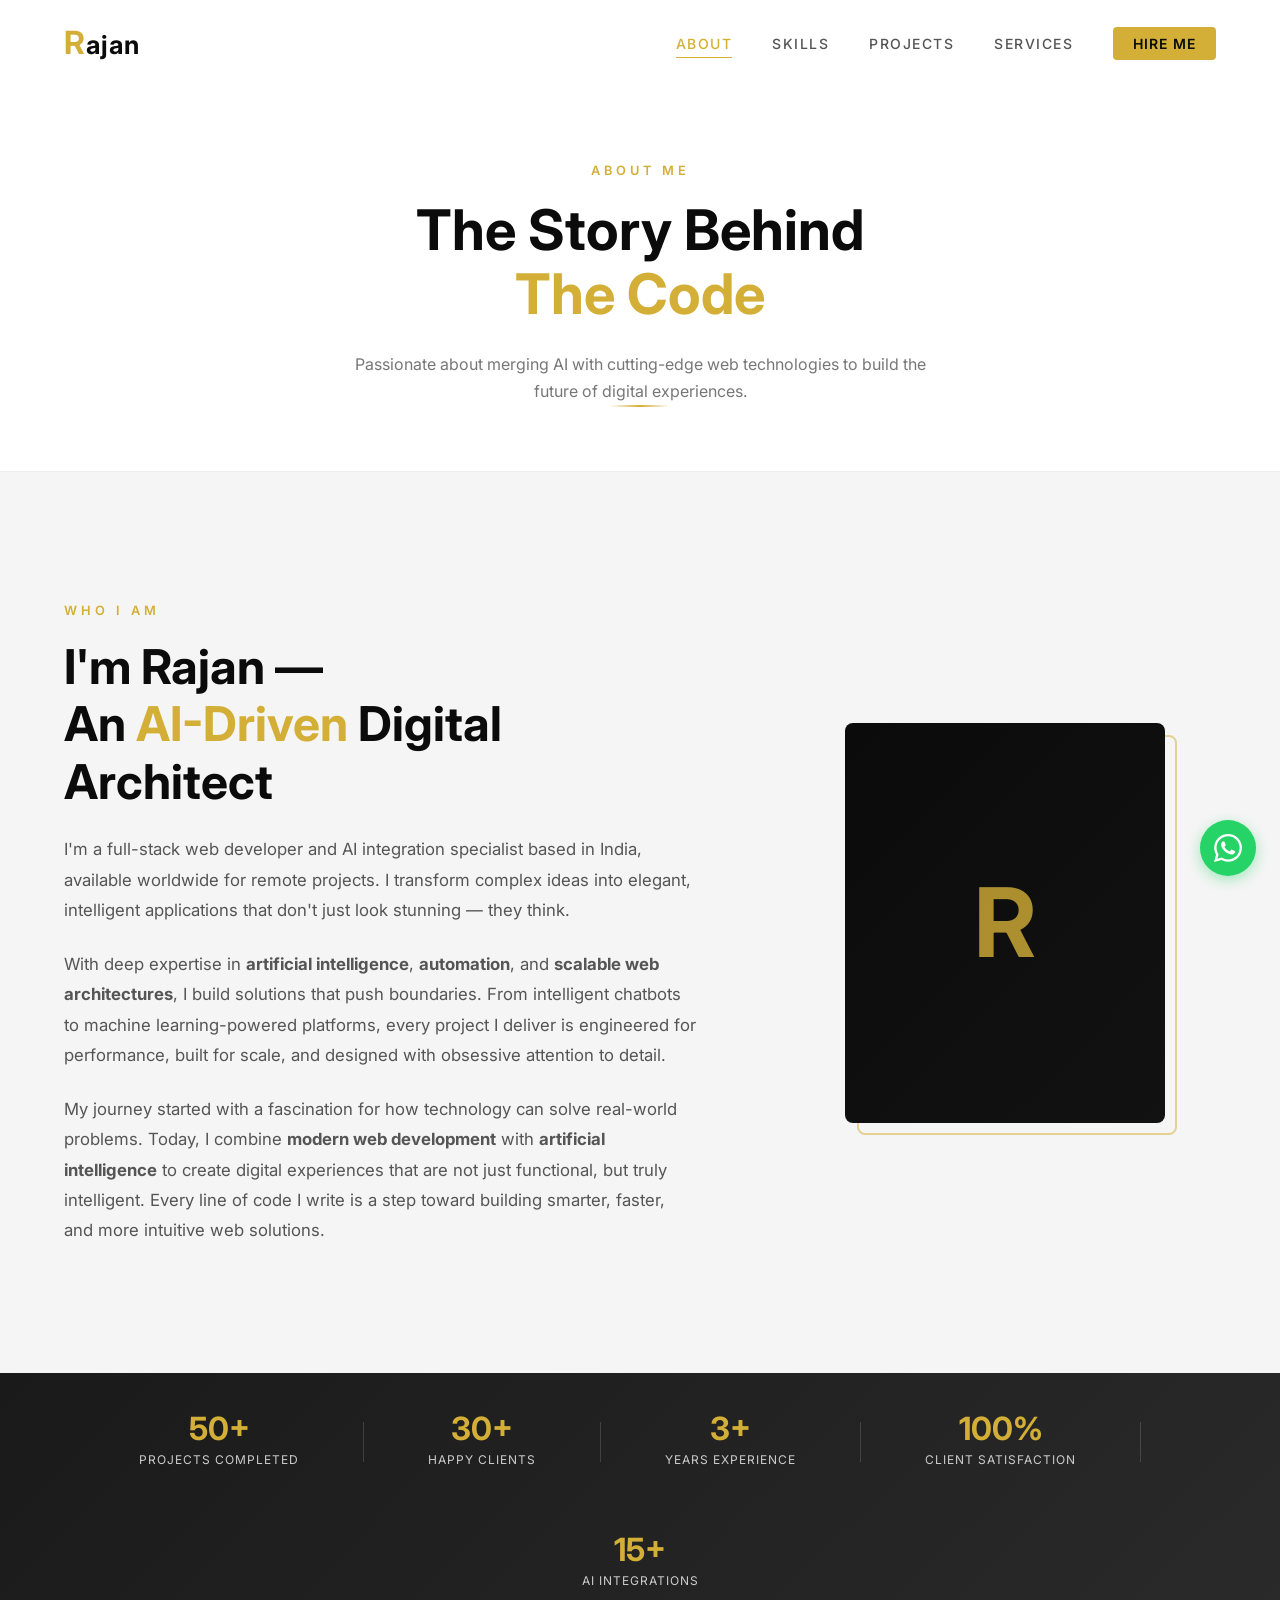
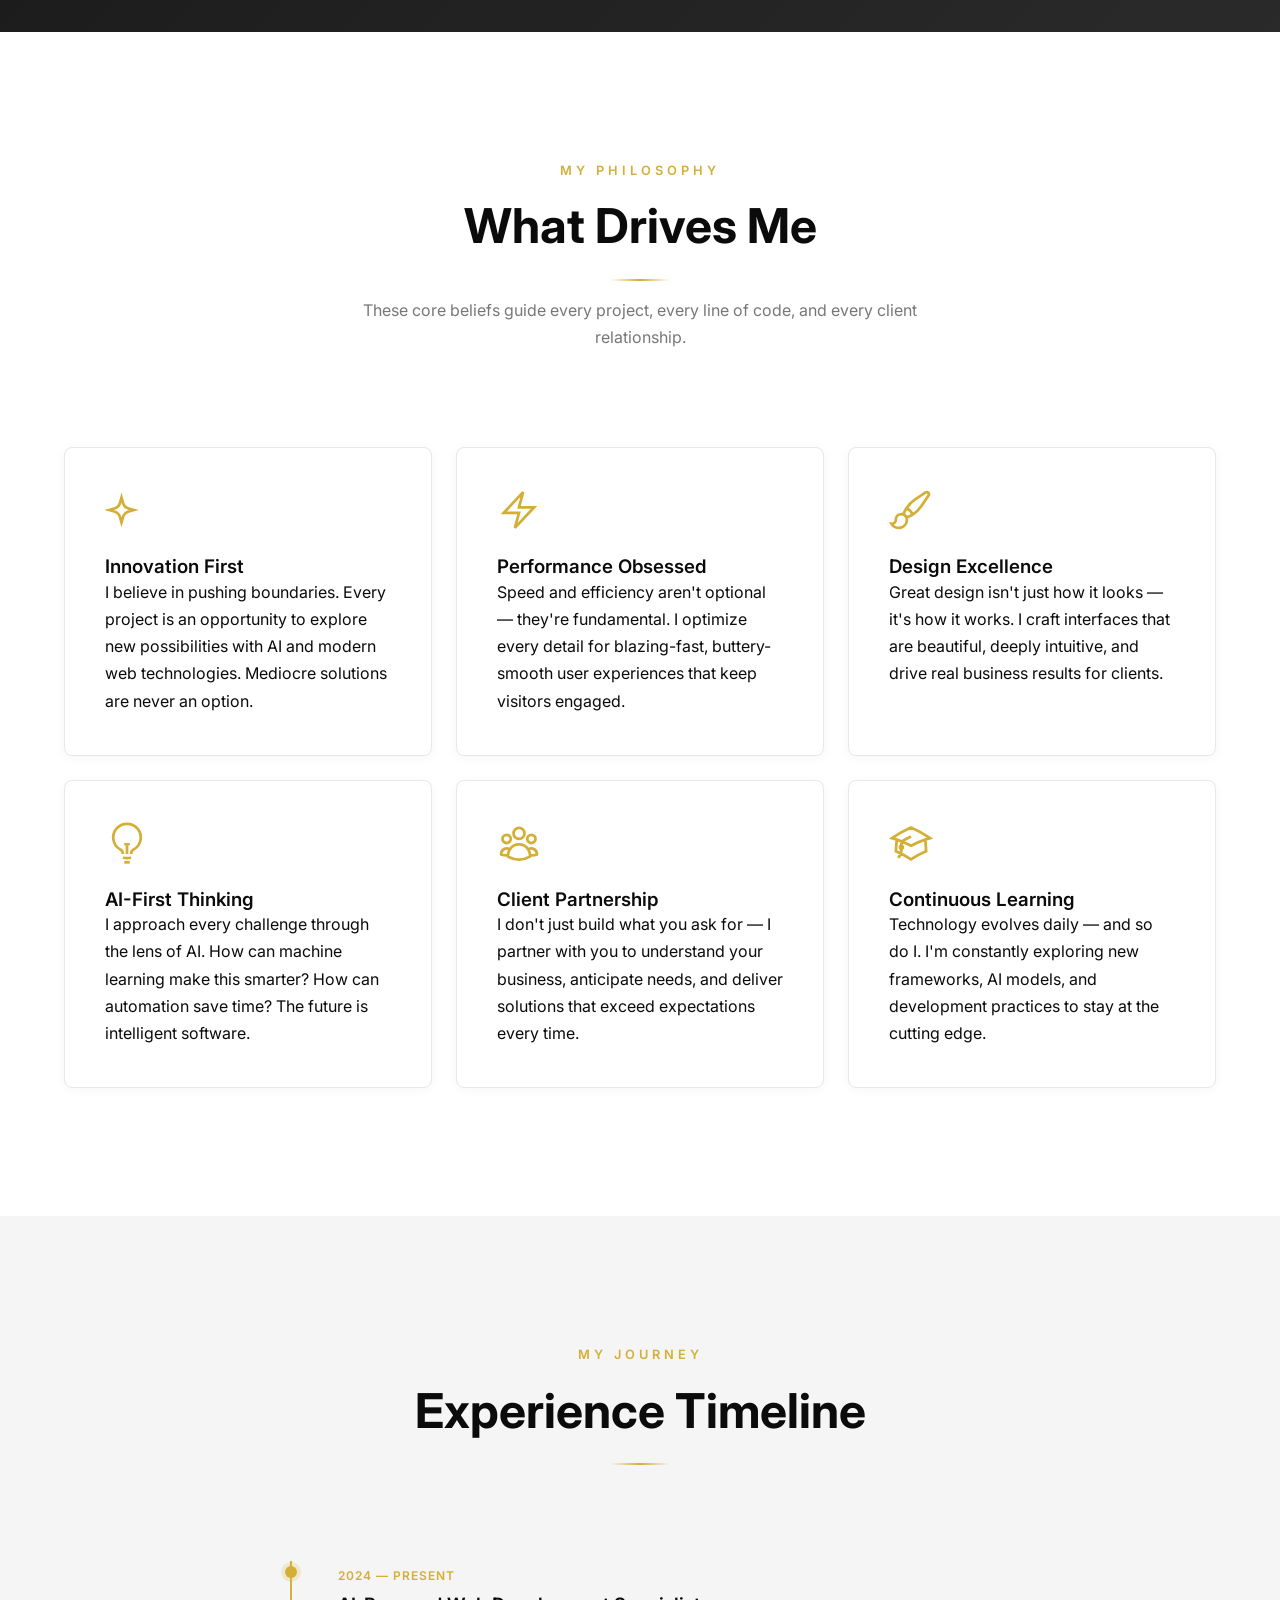
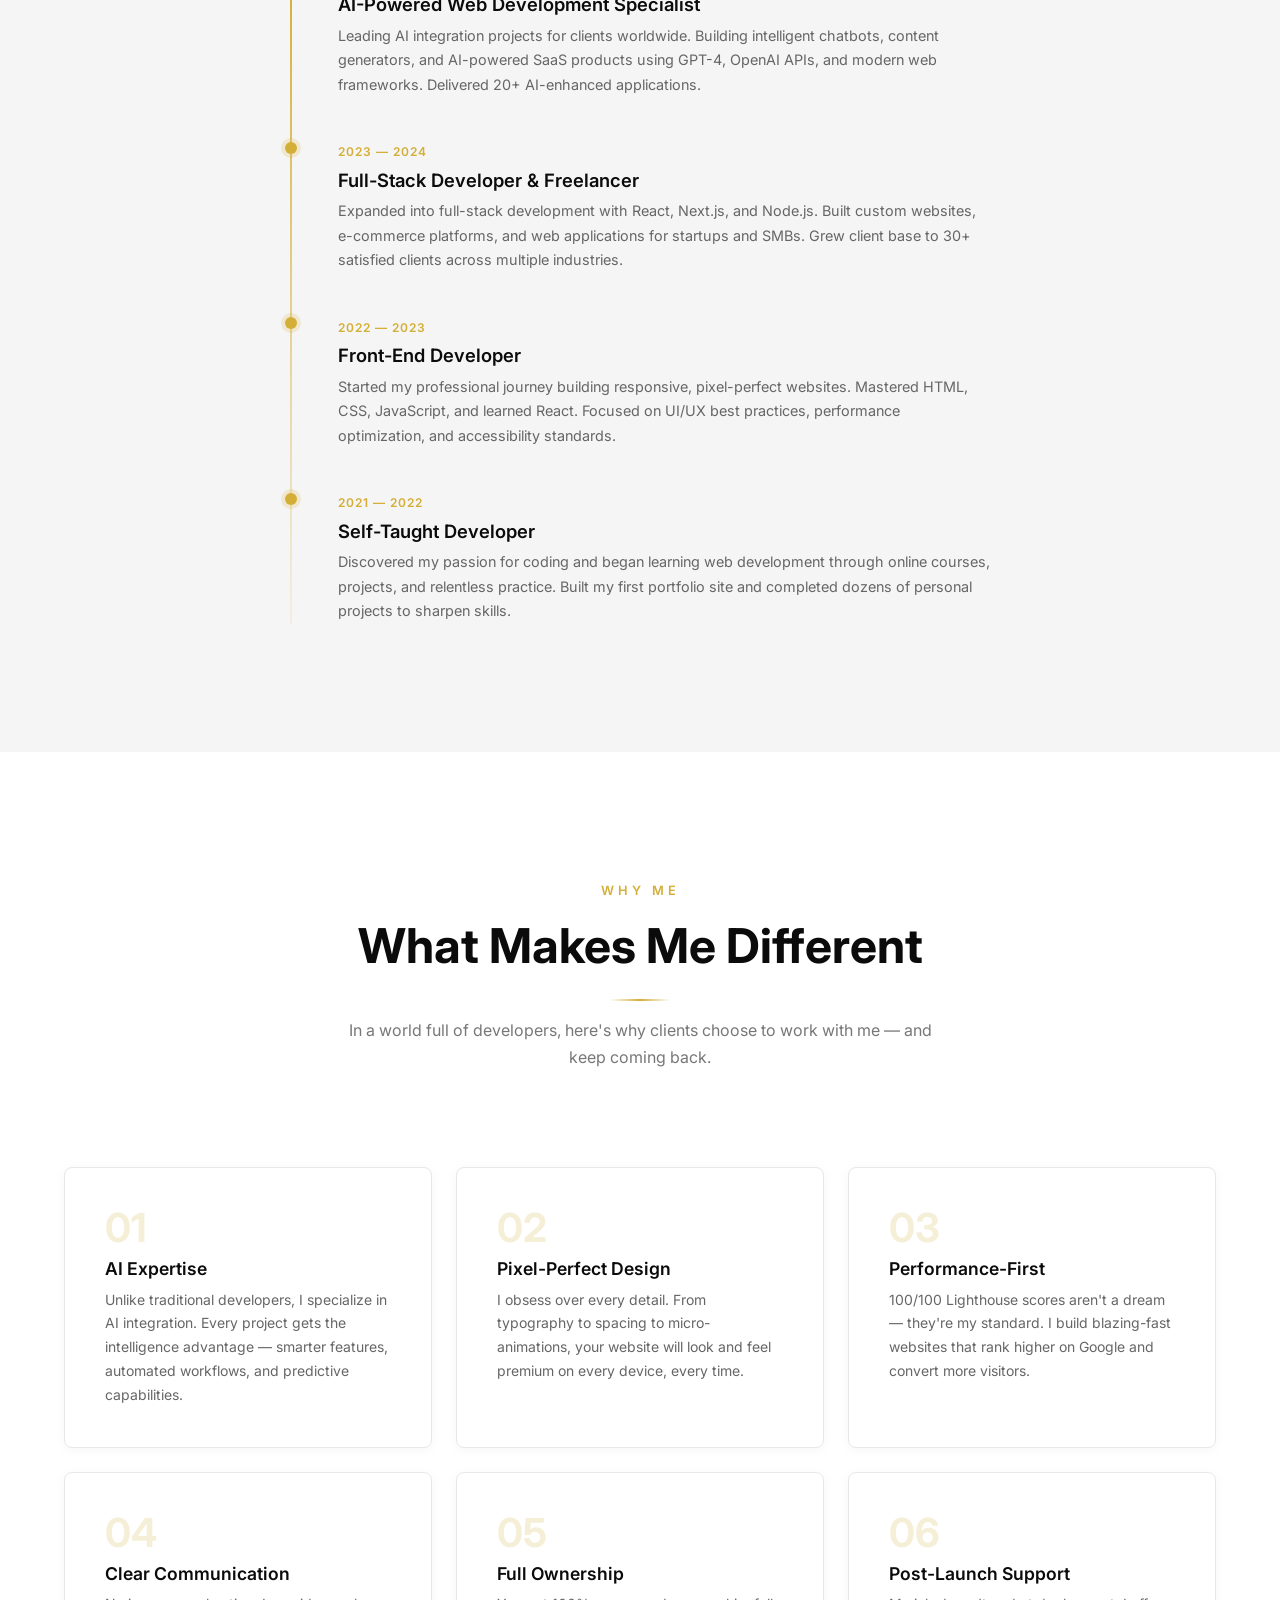
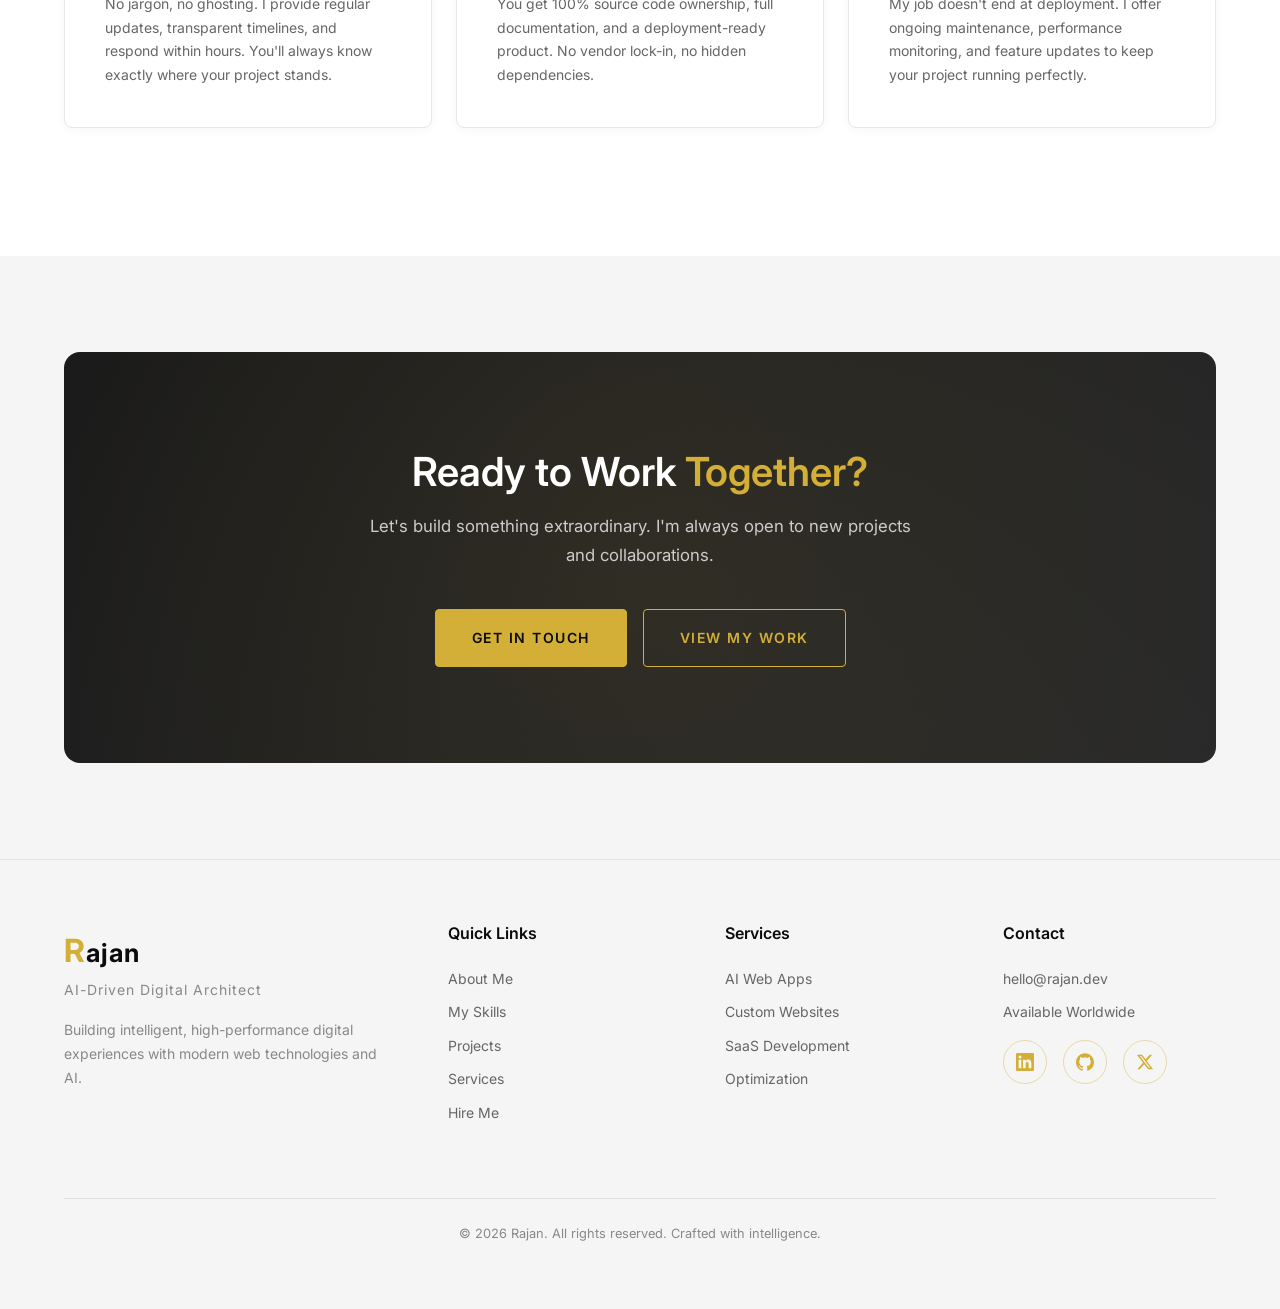
==== about.html @ 18de17e2 "Initial commit - Luxury AI Portfolio Website" ====
<!DOCTYPE html>
<html lang="en">

<head>
    <meta charset="UTF-8" />
    <meta name="viewport" content="width=device-width, initial-scale=1.0" />
    <title>About Rajan — AI-Powered Web Developer & Digital Architect</title>
    <meta name="description"
        content="Learn about Rajan — an AI-driven digital architect with 3+ years of experience building intelligent web applications, SaaS products, and AI-powered experiences." />
    <link rel="preconnect" href="https://fonts.googleapis.com" />
    <link rel="preconnect" href="https://fonts.gstatic.com" crossorigin />
    <link
        href="https://fonts.googleapis.com/css2?family=Playfair+Display:ital,wght@0,400;0,500;0,600;0,700;1,400&family=Inter:wght@300;400;500;600;700&display=swap"
        rel="stylesheet" />
    <link rel="stylesheet" href="styles.css" />
</head>

<body>

    <!-- NAVIGATION -->
    <nav class="navbar scrolled" id="navbar">
        <div class="nav-container">
            <a href="index.html" class="nav-logo"><span class="logo-text">R</span><span
                    class="logo-accent">ajan</span></a>
            <button class="nav-toggle" id="nav-toggle" aria-label="Toggle navigation"><span
                    class="hamburger"></span></button>
            <ul class="nav-menu" id="nav-menu">
                <li><a href="about.html" class="nav-link active">About</a></li>
                <li><a href="skills.html" class="nav-link">Skills</a></li>
                <li><a href="projects.html" class="nav-link">Projects</a></li>
                <li><a href="services.html" class="nav-link">Services</a></li>
                <li><a href="hire.html" class="nav-link nav-link--cta">Hire Me</a></li>
            </ul>
        </div>
    </nav>

    <!-- PAGE HERO -->
    <section class="page-hero">
        <div class="container">
            <p class="section-label reveal revealed">About Me</p>
            <h1 class="page-hero-title reveal revealed">The Story Behind<br /><span class="gold-text">The Code</span>
            </h1>
            <p class="section-subtitle reveal revealed">Passionate about merging AI with cutting-edge web technologies
                to build the future of digital experiences.</p>
            <div class="gold-divider"></div>
        </div>
    </section>

    <!-- INTRO BIO -->
    <section class="section section--light">
        <div class="container">
            <div class="split-section">
                <div class="split-left reveal">
                    <p class="section-label">Who I Am</p>
                    <h2 class="section-title section-title--dark">I'm Rajan —<br />An <span
                            class="gold-text">AI-Driven</span> Digital Architect</h2>
                    <p class="body-text">I'm a full-stack web developer and AI integration specialist based in India,
                        available worldwide for remote projects. I transform complex ideas into elegant, intelligent
                        applications that don't just look stunning — they think.</p>
                    <p class="body-text">With deep expertise in <strong>artificial intelligence</strong>,
                        <strong>automation</strong>, and <strong>scalable web architectures</strong>, I build solutions
                        that push boundaries. From intelligent chatbots to machine learning-powered platforms, every
                        project I deliver is engineered for performance, built for scale, and designed with obsessive
                        attention to detail.</p>
                    <p class="body-text">My journey started with a fascination for how technology can solve real-world
                        problems. Today, I combine <strong>modern web development</strong> with <strong>artificial
                            intelligence</strong> to create digital experiences that are not just functional, but truly
                        intelligent. Every line of code I write is a step toward building smarter, faster, and more
                        intuitive web solutions.</p>
                </div>
                <div class="split-right reveal">
                    <div class="about-image-frame about-image-frame--large">
                        <div class="about-image-placeholder"><span class="about-initials">R</span></div>
                        <div class="about-image-border"></div>
                    </div>
                </div>
            </div>
        </div>
    </section>

    <!-- STATS BAR -->
    <section class="section section--stats-bar">
        <div class="container">
            <div class="stats-bar reveal">
                <div class="stat-bar-item">
                    <span class="stat-bar-number">50+</span>
                    <span class="stat-bar-label">Projects Completed</span>
                </div>
                <div class="stat-bar-divider"></div>
                <div class="stat-bar-item">
                    <span class="stat-bar-number">30+</span>
                    <span class="stat-bar-label">Happy Clients</span>
                </div>
                <div class="stat-bar-divider"></div>
                <div class="stat-bar-item">
                    <span class="stat-bar-number">3+</span>
                    <span class="stat-bar-label">Years Experience</span>
                </div>
                <div class="stat-bar-divider"></div>
                <div class="stat-bar-item">
                    <span class="stat-bar-number">100%</span>
                    <span class="stat-bar-label">Client Satisfaction</span>
                </div>
                <div class="stat-bar-divider"></div>
                <div class="stat-bar-item">
                    <span class="stat-bar-number">15+</span>
                    <span class="stat-bar-label">AI Integrations</span>
                </div>
            </div>
        </div>
    </section>

    <!-- WHAT DRIVES ME -->
    <section class="section section--white">
        <div class="container">
            <div class="section-header reveal">
                <p class="section-label">My Philosophy</p>
                <h2 class="section-title section-title--dark">What Drives Me</h2>
                <div class="gold-divider"></div>
                <p class="section-subtitle">These core beliefs guide every project, every line of code, and every client
                    relationship.</p>
            </div>
            <div class="values-grid">
                <div class="value-card reveal">
                    <div class="skill-icon"><svg viewBox="0 0 24 24" fill="none" stroke="currentColor"
                            stroke-width="1.5">
                            <path
                                d="M9.813 15.904L9 18.75l-.813-2.846a4.5 4.5 0 00-3.09-3.09L2.25 12l2.846-.813a4.5 4.5 0 003.09-3.09L9 5.25l.813 2.846a4.5 4.5 0 003.09 3.09L15.75 12l-2.846.813a4.5 4.5 0 00-3.09 3.09z" />
                        </svg></div>
                    <h3 class="value-title">Innovation First</h3>
                    <p class="value-desc">I believe in pushing boundaries. Every project is an opportunity to explore
                        new possibilities with AI and modern web technologies. Mediocre solutions are never an option.
                    </p>
                </div>
                <div class="value-card reveal">
                    <div class="skill-icon"><svg viewBox="0 0 24 24" fill="none" stroke="currentColor"
                            stroke-width="1.5">
                            <path d="M3.75 13.5l10.5-11.25L12 10.5h8.25L9.75 21.75 12 13.5H3.75z" />
                        </svg></div>
                    <h3 class="value-title">Performance Obsessed</h3>
                    <p class="value-desc">Speed and efficiency aren't optional — they're fundamental. I optimize every
                        detail for blazing-fast, buttery-smooth user experiences that keep visitors engaged.</p>
                </div>
                <div class="value-card reveal">
                    <div class="skill-icon"><svg viewBox="0 0 24 24" fill="none" stroke="currentColor"
                            stroke-width="1.5">
                            <path
                                d="M9.53 16.122a3 3 0 00-5.78 1.128 2.25 2.25 0 01-2.4 2.245 4.5 4.5 0 008.4-2.245c0-.399-.078-.78-.22-1.128zm0 0a15.998 15.998 0 003.388-1.62m-5.043-.025a15.994 15.994 0 011.622-3.395m3.42 3.42a15.995 15.995 0 004.764-4.648l3.876-5.814a1.151 1.151 0 00-1.597-1.597L14.146 6.32a15.996 15.996 0 00-4.649 4.763m3.42 3.42a6.776 6.776 0 00-3.42-3.42" />
                        </svg></div>
                    <h3 class="value-title">Design Excellence</h3>
                    <p class="value-desc">Great design isn't just how it looks — it's how it works. I craft interfaces
                        that are beautiful, deeply intuitive, and drive real business results for clients.</p>
                </div>
                <div class="value-card reveal">
                    <div class="skill-icon"><svg viewBox="0 0 24 24" fill="none" stroke="currentColor"
                            stroke-width="1.5">
                            <path
                                d="M12 18v-5.25m0 0a6.01 6.01 0 001.5-.189m-1.5.189a6.01 6.01 0 01-1.5-.189m3.75 7.478a12.06 12.06 0 01-4.5 0m3.75 2.383a14.406 14.406 0 01-3 0M14.25 18v-.192c0-.983.658-1.823 1.508-2.316a7.5 7.5 0 10-7.517 0c.85.493 1.509 1.333 1.509 2.316V18" />
                        </svg></div>
                    <h3 class="value-title">AI-First Thinking</h3>
                    <p class="value-desc">I approach every challenge through the lens of AI. How can machine learning
                        make this smarter? How can automation save time? The future is intelligent software.</p>
                </div>
                <div class="value-card reveal">
                    <div class="skill-icon"><svg viewBox="0 0 24 24" fill="none" stroke="currentColor"
                            stroke-width="1.5">
                            <path
                                d="M18 18.72a9.094 9.094 0 003.741-.479 3 3 0 00-4.682-2.72m.94 3.198l.001.031c0 .225-.012.447-.037.666A11.944 11.944 0 0112 21c-2.17 0-4.207-.576-5.963-1.584A6.062 6.062 0 016 18.719m12 0a5.971 5.971 0 00-.941-3.197m0 0A5.995 5.995 0 0012 12.75a5.995 5.995 0 00-5.058 2.772m0 0a3 3 0 00-4.681 2.72 8.986 8.986 0 003.74.477m.94-3.197a5.971 5.971 0 00-.94 3.197M15 6.75a3 3 0 11-6 0 3 3 0 016 0zm6 3a2.25 2.25 0 11-4.5 0 2.25 2.25 0 014.5 0zm-13.5 0a2.25 2.25 0 11-4.5 0 2.25 2.25 0 014.5 0z" />
                        </svg></div>
                    <h3 class="value-title">Client Partnership</h3>
                    <p class="value-desc">I don't just build what you ask for — I partner with you to understand your
                        business, anticipate needs, and deliver solutions that exceed expectations every time.</p>
                </div>
                <div class="value-card reveal">
                    <div class="skill-icon"><svg viewBox="0 0 24 24" fill="none" stroke="currentColor"
                            stroke-width="1.5">
                            <path
                                d="M4.26 10.147a60.436 60.436 0 00-.491 6.347A48.627 48.627 0 0112 20.904a48.627 48.627 0 018.232-4.41 60.46 60.46 0 00-.491-6.347m-15.482 0a50.57 50.57 0 00-2.658-.813A59.905 59.905 0 0112 3.493a59.902 59.902 0 0110.399 5.84c-.896.248-1.783.52-2.658.814m-15.482 0A50.697 50.697 0 0112 13.489a50.702 50.702 0 017.74-3.342M6.75 15a.75.75 0 100-1.5.75.75 0 000 1.5zm0 0v-3.675A55.378 55.378 0 0112 8.443m-7.007 11.55A5.981 5.981 0 006.75 15.75v-1.5" />
                        </svg></div>
                    <h3 class="value-title">Continuous Learning</h3>
                    <p class="value-desc">Technology evolves daily — and so do I. I'm constantly exploring new
                        frameworks, AI models, and development practices to stay at the cutting edge.</p>
                </div>
            </div>
        </div>
    </section>

    <!-- MY JOURNEY TIMELINE -->
    <section class="section section--light">
        <div class="container">
            <div class="section-header reveal">
                <p class="section-label">My Journey</p>
                <h2 class="section-title section-title--dark">Experience Timeline</h2>
                <div class="gold-divider"></div>
            </div>
            <div class="timeline">
                <div class="timeline-item reveal">
                    <div class="timeline-marker"></div>
                    <div class="timeline-content">
                        <span class="timeline-year">2024 — Present</span>
                        <h3 class="timeline-title">AI-Powered Web Development Specialist</h3>
                        <p class="timeline-desc">Leading AI integration projects for clients worldwide. Building
                            intelligent chatbots, content generators, and AI-powered SaaS products using GPT-4, OpenAI
                            APIs, and modern web frameworks. Delivered 20+ AI-enhanced applications.</p>
                    </div>
                </div>
                <div class="timeline-item reveal">
                    <div class="timeline-marker"></div>
                    <div class="timeline-content">
                        <span class="timeline-year">2023 — 2024</span>
                        <h3 class="timeline-title">Full-Stack Developer & Freelancer</h3>
                        <p class="timeline-desc">Expanded into full-stack development with React, Next.js, and Node.js.
                            Built custom websites, e-commerce platforms, and web applications for startups and SMBs.
                            Grew client base to 30+ satisfied clients across multiple industries.</p>
                    </div>
                </div>
                <div class="timeline-item reveal">
                    <div class="timeline-marker"></div>
                    <div class="timeline-content">
                        <span class="timeline-year">2022 — 2023</span>
                        <h3 class="timeline-title">Front-End Developer</h3>
                        <p class="timeline-desc">Started my professional journey building responsive, pixel-perfect
                            websites. Mastered HTML, CSS, JavaScript, and learned React. Focused on UI/UX best
                            practices, performance optimization, and accessibility standards.</p>
                    </div>
                </div>
                <div class="timeline-item reveal">
                    <div class="timeline-marker"></div>
                    <div class="timeline-content">
                        <span class="timeline-year">2021 — 2022</span>
                        <h3 class="timeline-title">Self-Taught Developer</h3>
                        <p class="timeline-desc">Discovered my passion for coding and began learning web development
                            through online courses, projects, and relentless practice. Built my first portfolio site and
                            completed dozens of personal projects to sharpen skills.</p>
                    </div>
                </div>
            </div>
        </div>
    </section>

    <!-- WHY CHOOSE ME -->
    <section class="section section--white">
        <div class="container">
            <div class="section-header reveal">
                <p class="section-label">Why Me</p>
                <h2 class="section-title section-title--dark">What Makes Me Different</h2>
                <div class="gold-divider"></div>
                <p class="section-subtitle">In a world full of developers, here's why clients choose to work with me —
                    and keep coming back.</p>
            </div>
            <div class="features-grid">
                <div class="feature-item reveal">
                    <span class="feature-number">01</span>
                    <h3 class="feature-title">AI Expertise</h3>
                    <p class="feature-desc">Unlike traditional developers, I specialize in AI integration. Every project
                        gets the intelligence advantage — smarter features, automated workflows, and predictive
                        capabilities.</p>
                </div>
                <div class="feature-item reveal">
                    <span class="feature-number">02</span>
                    <h3 class="feature-title">Pixel-Perfect Design</h3>
                    <p class="feature-desc">I obsess over every detail. From typography to spacing to micro-animations,
                        your website will look and feel premium on every device, every time.</p>
                </div>
                <div class="feature-item reveal">
                    <span class="feature-number">03</span>
                    <h3 class="feature-title">Performance-First</h3>
                    <p class="feature-desc">100/100 Lighthouse scores aren't a dream — they're my standard. I build
                        blazing-fast websites that rank higher on Google and convert more visitors.</p>
                </div>
                <div class="feature-item reveal">
                    <span class="feature-number">04</span>
                    <h3 class="feature-title">Clear Communication</h3>
                    <p class="feature-desc">No jargon, no ghosting. I provide regular updates, transparent timelines,
                        and respond within hours. You'll always know exactly where your project stands.</p>
                </div>
                <div class="feature-item reveal">
                    <span class="feature-number">05</span>
                    <h3 class="feature-title">Full Ownership</h3>
                    <p class="feature-desc">You get 100% source code ownership, full documentation, and a
                        deployment-ready product. No vendor lock-in, no hidden dependencies.</p>
                </div>
                <div class="feature-item reveal">
                    <span class="feature-number">06</span>
                    <h3 class="feature-title">Post-Launch Support</h3>
                    <p class="feature-desc">My job doesn't end at deployment. I offer ongoing maintenance, performance
                        monitoring, and feature updates to keep your project running perfectly.</p>
                </div>
            </div>
        </div>
    </section>

    <!-- CTA -->
    <section class="section section--cta-banner">
        <div class="container">
            <div class="cta-banner reveal">
                <h2 class="cta-banner-title">Ready to Work <span class="gold-text">Together?</span></h2>
                <p class="cta-banner-text">Let's build something extraordinary. I'm always open to new projects and
                    collaborations.</p>
                <div class="cta-banner-buttons">
                    <a href="hire.html" class="btn btn--solid">Get In Touch</a>
                    <a href="projects.html" class="btn btn--outline">View My Work</a>
                </div>
            </div>
        </div>
    </section>

    <!-- FOOTER -->
    <footer class="footer">
        <div class="container">
            <div class="footer-grid">
                <div class="footer-col">
                    <a href="index.html" class="nav-logo"><span class="logo-text">R</span><span
                            class="logo-accent">ajan</span></a>
                    <p class="footer-tagline">AI-Driven Digital Architect</p>
                    <p class="footer-bio">Building intelligent, high-performance digital experiences with modern web
                        technologies and AI.</p>
                </div>
                <div class="footer-col">
                    <h4 class="footer-heading">Quick Links</h4>
                    <ul class="footer-nav">
                        <li><a href="about.html">About Me</a></li>
                        <li><a href="skills.html">My Skills</a></li>
                        <li><a href="projects.html">Projects</a></li>
                        <li><a href="services.html">Services</a></li>
                        <li><a href="hire.html">Hire Me</a></li>
                    </ul>
                </div>
                <div class="footer-col">
                    <h4 class="footer-heading">Services</h4>
                    <ul class="footer-nav">
                        <li><a href="services.html">AI Web Apps</a></li>
                        <li><a href="services.html">Custom Websites</a></li>
                        <li><a href="services.html">SaaS Development</a></li>
                        <li><a href="services.html">Optimization</a></li>
                    </ul>
                </div>
                <div class="footer-col">
                    <h4 class="footer-heading">Contact</h4>
                    <ul class="footer-nav">
                        <li>hello@rajan.dev</li>
                        <li>Available Worldwide</li>
                    </ul>
                    <div class="social-links" style="margin-top:1rem;">
                        <a href="#" class="social-link" aria-label="LinkedIn"><svg viewBox="0 0 24 24"
                                fill="currentColor">
                                <path
                                    d="M20.447 20.452h-3.554v-5.569c0-1.328-.027-3.037-1.852-3.037-1.853 0-2.136 1.445-2.136 2.939v5.667H9.351V9h3.414v1.561h.046c.477-.9 1.637-1.85 3.37-1.85 3.601 0 4.267 2.37 4.267 5.455v6.286zM5.337 7.433a2.062 2.062 0 01-2.063-2.065 2.064 2.064 0 112.063 2.065zm1.782 13.019H3.555V9h3.564v11.452zM22.225 0H1.771C.792 0 0 .774 0 1.729v20.542C0 23.227.792 24 1.771 24h20.451C23.2 24 24 23.227 24 22.271V1.729C24 .774 23.2 0 22.222 0h.003z" />
                            </svg></a>
                        <a href="#" class="social-link" aria-label="GitHub"><svg viewBox="0 0 24 24"
                                fill="currentColor">
                                <path
                                    d="M12 .297c-6.63 0-12 5.373-12 12 0 5.303 3.438 9.8 8.205 11.385.6.113.82-.258.82-.577 0-.285-.01-1.04-.015-2.04-3.338.724-4.042-1.61-4.042-1.61C4.422 18.07 3.633 17.7 3.633 17.7c-1.087-.744.084-.729.084-.729 1.205.084 1.838 1.236 1.838 1.236 1.07 1.835 2.809 1.305 3.495.998.108-.776.417-1.305.76-1.605-2.665-.3-5.466-1.332-5.466-5.93 0-1.31.465-2.38 1.235-3.22-.135-.303-.54-1.523.105-3.176 0 0 1.005-.322 3.3 1.23.96-.267 1.98-.399 3-.405 1.02.006 2.04.138 3 .405 2.28-1.552 3.285-1.23 3.285-1.23.645 1.653.24 2.873.12 3.176.765.84 1.23 1.91 1.23 3.22 0 4.61-2.805 5.625-5.475 5.92.42.36.81 1.096.81 2.22 0 1.606-.015 2.896-.015 3.286 0 .315.21.69.825.57C20.565 22.092 24 17.592 24 12.297c0-6.627-5.373-12-12-12" />
                            </svg></a>
                        <a href="#" class="social-link" aria-label="Twitter / X"><svg viewBox="0 0 24 24"
                                fill="currentColor">
                                <path
                                    d="M18.244 2.25h3.308l-7.227 8.26 8.502 11.24H16.17l-5.214-6.817L4.99 21.75H1.68l7.73-8.835L1.254 2.25H8.08l4.713 6.231zm-1.161 17.52h1.833L7.084 4.126H5.117z" />
                            </svg></a>
                    </div>
                </div>
            </div>
            <div class="footer-bottom">
                <p class="footer-copy">&copy; 2026 Rajan. All rights reserved. Crafted with intelligence.</p>
            </div>
        </div>
    </footer>
    <script src="script.js"></script>
</body>

</html>
---- styles.css ----
/* ═══════════════════════════════════════════════════════════════════════════════
   RAJAN — AI-Powered Web Developer | Luxury Portfolio
   Design System: Black (#0B0B0B) · White (#FFFFFF) · Metallic Gold (#D4AF37)
   ═══════════════════════════════════════════════════════════════════════════════ */

/* ─── CSS Custom Properties ─── */
:root {
  --black: #0B0B0B;
  --black-matte: #121212;
  --black-card: #1a1a1a;
  --black-light: #222222;
  --white: #FFFFFF;
  --white-off: #F5F5F5;
  --white-muted: #CCCCCC;
  --gray: #888888;
  --gold: #D4AF37;
  --gold-hover: #C9A227;
  --gold-light: #E8D48B;
  --gold-dim: rgba(212, 175, 55, 0.15);
  --gold-glow: rgba(212, 175, 55, 0.4);

  --font-heading: 'Inter', -apple-system, BlinkMacSystemFont, 'Segoe UI', sans-serif;
  --font-body: 'Inter', -apple-system, BlinkMacSystemFont, 'Segoe UI', sans-serif;

  --space-xs: 0.5rem;
  --space-sm: 1rem;
  --space-md: 1.5rem;
  --space-lg: 2.5rem;
  --space-xl: 4rem;
  --space-2xl: 6rem;
  --space-3xl: 8rem;

  --radius-sm: 4px;
  --radius-md: 8px;
  --radius-lg: 16px;

  --transition: 0.3s cubic-bezier(0.4, 0, 0.2, 1);
  --transition-slow: 0.6s cubic-bezier(0.4, 0, 0.2, 1);
}

/* ─── Reset & Base ─── */
*,
*::before,
*::after {
  margin: 0;
  padding: 0;
  box-sizing: border-box;
}

html {
  scroll-behavior: smooth;
  font-size: 16px;
  -webkit-font-smoothing: antialiased;
  -moz-osx-font-smoothing: grayscale;
}

body {
  font-family: var(--font-body);
  background: var(--white);
  color: var(--black);
  line-height: 1.7;
  overflow-x: hidden;
}

a {
  text-decoration: none;
  color: inherit;
  transition: color var(--transition);
}

img {
  max-width: 100%;
  display: block;
}

ul {
  list-style: none;
}

.container {
  max-width: 1200px;
  margin: 0 auto;
  padding: 0 var(--space-md);
}

/* ─── Typography ─── */
h1,
h2,
h3,
h4 {
  font-family: var(--font-heading);
  font-weight: 600;
  line-height: 1.2;
}

.gold-text {
  color: var(--gold);
}

/* ─── Reveal Animation ─── */
.reveal {
  opacity: 0;
  transform: translateY(40px);
  transition: opacity 0.8s cubic-bezier(0.4, 0, 0.2, 1),
    transform 0.8s cubic-bezier(0.4, 0, 0.2, 1);
}

.reveal.revealed {
  opacity: 1;
  transform: translateY(0);
}

/* ═══════════════════════════════════════════════════════════════════════════════
   NAVIGATION
   ═══════════════════════════════════════════════════════════════════════════════ */
.navbar {
  position: fixed;
  top: 0;
  left: 0;
  right: 0;
  z-index: 1000;
  padding: var(--space-sm) 0;
  transition: background var(--transition), padding var(--transition), backdrop-filter var(--transition);
}

.navbar.scrolled {
  background: rgba(255, 255, 255, 0.95);
  backdrop-filter: blur(20px);
  -webkit-backdrop-filter: blur(20px);
  padding: 0.6rem 0;
  border-bottom: 1px solid rgba(212, 175, 55, 0.25);
  box-shadow: 0 2px 20px rgba(0, 0, 0, 0.06);
}

.nav-container {
  max-width: 1200px;
  margin: 0 auto;
  padding: 0 var(--space-md);
  display: flex;
  align-items: center;
  justify-content: space-between;
}

.nav-logo {
  font-family: var(--font-heading);
  font-size: 1.6rem;
  font-weight: 700;
  letter-spacing: 1px;
  display: flex;
  align-items: baseline;
}

.logo-text {
  color: var(--gold);
  font-size: 2rem;
}

.logo-accent {
  color: var(--black);
}

.nav-menu {
  display: flex;
  align-items: center;
  gap: var(--space-lg);
}

.nav-link {
  font-size: 0.875rem;
  font-weight: 500;
  letter-spacing: 1.5px;
  text-transform: uppercase;
  color: #555;
  position: relative;
  padding: 0.25rem 0;
}

.nav-link::after {
  content: '';
  position: absolute;
  bottom: -2px;
  left: 0;
  width: 0;
  height: 1px;
  background: var(--gold);
  transition: width var(--transition);
}

.nav-link:hover,
.nav-link.active {
  color: var(--gold);
}

.nav-link:hover::after,
.nav-link.active::after {
  width: 100%;
}

.nav-link--cta {
  color: var(--black) !important;
  background: var(--gold);
  padding: 0.5rem 1.25rem;
  border-radius: 4px;
  font-weight: 600;
  letter-spacing: 1px;
}

.nav-link--cta::after {
  display: none;
}

.nav-link--cta:hover {
  background: var(--gold-hover);
  color: var(--black) !important;
}

/* Hamburger */
.nav-toggle {
  display: none;
  background: none;
  border: none;
  cursor: pointer;
  padding: 0.5rem;
  z-index: 1001;
}

.hamburger {
  display: block;
  width: 24px;
  height: 2px;
  background: var(--black);
  position: relative;
  transition: var(--transition);
}

.hamburger::before,
.hamburger::after {
  content: '';
  position: absolute;
  width: 24px;
  height: 2px;
  background: var(--black);
  transition: var(--transition);
}

.hamburger::before {
  top: -7px;
}

.hamburger::after {
  top: 7px;
}

.nav-toggle.active .hamburger {
  background: transparent;
}

.nav-toggle.active .hamburger::before {
  top: 0;
  transform: rotate(45deg);
  background: var(--gold);
}

.nav-toggle.active .hamburger::after {
  top: 0;
  transform: rotate(-45deg);
  background: var(--gold);
}

/* ═══════════════════════════════════════════════════════════════════════════════
   HERO SECTION
   ═══════════════════════════════════════════════════════════════════════════════ */
.hero {
  position: relative;
  min-height: 100vh;
  display: flex;
  align-items: center;
  justify-content: center;
  background: var(--white);
  overflow: hidden;
}

.hero-glow {
  position: absolute;
  top: 50%;
  left: 50%;
  transform: translate(-50%, -50%);
  width: 600px;
  height: 600px;
  background: radial-gradient(circle, var(--gold-glow) 0%, transparent 70%);
  opacity: 0.25;
  animation: glowPulse 4s ease-in-out infinite alternate;
  pointer-events: none;
}

@keyframes glowPulse {
  0% {
    transform: translate(-50%, -50%) scale(0.8);
    opacity: 0.15;
  }

  100% {
    transform: translate(-50%, -50%) scale(1.2);
    opacity: 0.3;
  }
}

.hero-particles {
  position: absolute;
  inset: 0;
  pointer-events: none;
  overflow: hidden;
}

.particle {
  position: absolute;
  width: 2px;
  height: 2px;
  background: var(--gold);
  border-radius: 50%;
  opacity: 0;
  animation: particleFloat linear infinite;
}

@keyframes particleFloat {
  0% {
    opacity: 0;
    transform: translateY(100vh) scale(0);
  }

  10% {
    opacity: 0.8;
  }

  90% {
    opacity: 0.8;
  }

  100% {
    opacity: 0;
    transform: translateY(-10vh) scale(1);
  }
}

.hero-content {
  text-align: center;
  position: relative;
  z-index: 2;
  padding: 0 var(--space-md);
}

.hero-tagline {
  font-size: 0.875rem;
  font-weight: 500;
  letter-spacing: 4px;
  text-transform: uppercase;
  color: var(--gold);
  margin-bottom: var(--space-md);
}

.hero-title {
  font-size: clamp(2.5rem, 7vw, 5.5rem);
  font-weight: 700;
  margin-bottom: var(--space-md);
  line-height: 1.1;
  letter-spacing: -1px;
  color: var(--black);
}

.hero-subtitle {
  font-size: clamp(1rem, 2vw, 1.25rem);
  color: #666;
  max-width: 560px;
  margin: 0 auto var(--space-xl);
  font-weight: 300;
  line-height: 1.8;
}

.hero-buttons {
  display: flex;
  gap: var(--space-sm);
  justify-content: center;
  flex-wrap: wrap;
}

/* ─── Buttons ─── */
.btn {
  display: inline-flex;
  align-items: center;
  gap: 0.5rem;
  font-family: var(--font-body);
  font-size: 0.875rem;
  font-weight: 600;
  letter-spacing: 1.5px;
  text-transform: uppercase;
  padding: 1rem 2.25rem;
  border-radius: var(--radius-sm);
  cursor: pointer;
  border: none;
  transition: all var(--transition);
  position: relative;
  overflow: hidden;
}

.btn--outline {
  background: transparent;
  color: var(--gold);
  border: 1.5px solid var(--gold);
}

.btn--outline:hover {
  background: var(--gold);
  color: var(--black);
  box-shadow: 0 0 30px var(--gold-glow);
}

.btn--solid {
  background: var(--gold);
  color: var(--black);
  border: 1.5px solid var(--gold);
}

.btn--solid:hover {
  background: var(--gold-hover);
  border-color: var(--gold-hover);
  box-shadow: 0 0 30px var(--gold-glow);
  transform: translateY(-2px);
}

.btn--small {
  padding: 0.625rem 1.5rem;
  font-size: 0.75rem;
}

.btn--full {
  width: 100%;
  justify-content: center;
}

.btn--full svg {
  width: 18px;
  height: 18px;
}

/* Scroll Indicator */
.scroll-indicator {
  position: absolute;
  bottom: 2rem;
  left: 50%;
  transform: translateX(-50%);
  z-index: 2;
}

.scroll-line {
  width: 1px;
  height: 60px;
  background: linear-gradient(to bottom, var(--gold), rgba(212, 175, 55, 0.1));
  animation: scrollLine 2s ease-in-out infinite;
}

@keyframes scrollLine {

  0%,
  100% {
    opacity: 0.3;
    transform: scaleY(0.5);
    transform-origin: top;
  }

  50% {
    opacity: 1;
    transform: scaleY(1);
    transform-origin: top;
  }
}

/* ═══════════════════════════════════════════════════════════════════════════════
   SECTION COMMON
   ═══════════════════════════════════════════════════════════════════════════════ */
.section {
  padding: var(--space-3xl) 0;
}

.section--dark {
  background: var(--white);
  color: var(--black);
}

.section--light {
  background: var(--white-off);
  color: var(--black);
}

.section-header {
  text-align: center;
  margin-bottom: var(--space-2xl);
}

.section-label {
  font-size: 0.8rem;
  font-weight: 600;
  letter-spacing: 4px;
  text-transform: uppercase;
  color: var(--gold);
  margin-bottom: var(--space-sm);
}

.section-title {
  font-size: clamp(2rem, 4vw, 3rem);
  font-weight: 700;
  color: var(--black);
  margin-bottom: var(--space-md);
}

.section-title--dark {
  color: var(--black);
}

.gold-divider {
  width: 60px;
  height: 2px;
  background: linear-gradient(90deg, transparent, var(--gold), transparent);
  margin: 0 auto;
}

/* ═══════════════════════════════════════════════════════════════════════════════
   ABOUT SECTION
   ═══════════════════════════════════════════════════════════════════════════════ */
.about-grid {
  display: grid;
  grid-template-columns: 1fr 1.5fr;
  gap: var(--space-2xl);
  align-items: center;
}

.about-image-frame {
  position: relative;
  width: 280px;
  height: 340px;
  margin: 0 auto;
}

.about-image-placeholder {
  width: 100%;
  height: 100%;
  background: linear-gradient(135deg, var(--black) 0%, var(--black-matte) 100%);
  border-radius: var(--radius-md);
  display: flex;
  align-items: center;
  justify-content: center;
  position: relative;
  z-index: 1;
}

.about-initials {
  font-family: var(--font-heading);
  font-size: 6rem;
  font-weight: 700;
  color: var(--gold);
  opacity: 0.8;
}

.about-image-border {
  position: absolute;
  top: 12px;
  left: 12px;
  right: -12px;
  bottom: -12px;
  border: 2px solid var(--gold);
  border-radius: var(--radius-md);
  z-index: 0;
  opacity: 0.5;
}

.about-text p {
  color: #555;
  margin-bottom: var(--space-md);
  font-size: 1.05rem;
}

.about-intro {
  font-size: 1.15rem !important;
  color: #333 !important;
  line-height: 1.8;
}

.about-intro strong,
.about-text p strong {
  color: var(--black);
}

.about-stats {
  display: flex;
  gap: var(--space-xl);
  margin-top: var(--space-lg);
  padding-top: var(--space-lg);
  border-top: 1px solid #e0e0e0;
}

.stat {
  display: flex;
  flex-direction: column;
}

.stat-number {
  font-family: var(--font-heading);
  font-size: 2.2rem;
  font-weight: 700;
  color: var(--gold);
  line-height: 1;
}

.stat-label {
  font-size: 0.8rem;
  color: var(--gray);
  margin-top: 0.25rem;
  letter-spacing: 0.5px;
}

/* ═══════════════════════════════════════════════════════════════════════════════
   SKILLS SECTION
   ═══════════════════════════════════════════════════════════════════════════════ */
.skills-grid {
  display: grid;
  grid-template-columns: repeat(3, 1fr);
  gap: var(--space-md);
}

.skill-card {
  background: var(--white);
  border: 1px solid #e8e8e8;
  border-radius: var(--radius-md);
  padding: var(--space-lg);
  transition: all var(--transition);
  position: relative;
  overflow: hidden;
  box-shadow: 0 2px 12px rgba(0, 0, 0, 0.04);
}

.skill-card::before {
  content: '';
  position: absolute;
  top: 0;
  left: 0;
  right: 0;
  height: 2px;
  background: linear-gradient(90deg, transparent, var(--gold), transparent);
  opacity: 0;
  transition: opacity var(--transition);
}

.skill-card:hover {
  transform: translateY(-4px);
  border-color: var(--gold);
  box-shadow: 0 8px 40px rgba(212, 175, 55, 0.12);
}

.skill-card:hover::before {
  opacity: 1;
}

.skill-icon {
  width: 44px;
  height: 44px;
  color: var(--gold);
  margin-bottom: var(--space-md);
}

.skill-icon svg {
  width: 100%;
  height: 100%;
}

.skill-title {
  font-family: var(--font-heading);
  font-size: 1.2rem;
  margin-bottom: var(--space-xs);
  color: var(--black);
}

.skill-desc {
  font-size: 0.9rem;
  color: #666;
  line-height: 1.7;
}

/* ═══════════════════════════════════════════════════════════════════════════════
   PROJECTS SECTION
   ═══════════════════════════════════════════════════════════════════════════════ */
.projects-grid {
  display: grid;
  grid-template-columns: repeat(3, 1fr);
  gap: var(--space-lg);
}

.project-card {
  background: var(--white);
  border-radius: var(--radius-lg);
  overflow: hidden;
  transition: all var(--transition);
  box-shadow: 0 4px 20px rgba(0, 0, 0, 0.06);
}

.project-card:hover {
  transform: translateY(-8px);
  box-shadow: 0 20px 60px rgba(0, 0, 0, 0.12);
}

.project-image {
  position: relative;
  height: 220px;
  overflow: hidden;
}

.project-image-inner {
  width: 100%;
  height: 100%;
  display: flex;
  align-items: center;
  justify-content: center;
  transition: transform var(--transition-slow);
}

.project-card:hover .project-image-inner {
  transform: scale(1.05);
}

.project-icon-large {
  width: 64px;
  height: 64px;
  color: var(--gold);
  opacity: 0.6;
}

.project-overlay {
  position: absolute;
  inset: 0;
  background: rgba(11, 11, 11, 0.8);
  display: flex;
  align-items: center;
  justify-content: center;
  opacity: 0;
  transition: opacity var(--transition);
}

.project-card:hover .project-overlay {
  opacity: 1;
}

.project-info {
  padding: var(--space-md) var(--space-lg);
}

.project-title {
  font-family: var(--font-heading);
  font-size: 1.3rem;
  color: var(--black);
  margin-bottom: var(--space-xs);
}

.project-desc {
  font-size: 0.9rem;
  color: #666;
  line-height: 1.7;
  margin-bottom: var(--space-md);
}

.project-tech {
  display: flex;
  flex-wrap: wrap;
  gap: 0.5rem;
}

.project-tech span {
  font-size: 0.7rem;
  font-weight: 600;
  letter-spacing: 0.5px;
  text-transform: uppercase;
  padding: 0.3rem 0.75rem;
  border-radius: 100px;
  background: rgba(212, 175, 55, 0.1);
  color: var(--gold-hover);
  border: 1px solid rgba(212, 175, 55, 0.2);
}

/* ═══════════════════════════════════════════════════════════════════════════════
   SERVICES SECTION
   ═══════════════════════════════════════════════════════════════════════════════ */
.services-grid {
  display: grid;
  grid-template-columns: repeat(2, 1fr);
  gap: var(--space-md);
}

.service-card {
  background: var(--white);
  border: 1px solid #e8e8e8;
  border-radius: var(--radius-md);
  padding: var(--space-xl) var(--space-lg);
  transition: all var(--transition);
  position: relative;
  box-shadow: 0 2px 12px rgba(0, 0, 0, 0.04);
}

.service-card::after {
  content: '';
  position: absolute;
  inset: 0;
  border-radius: var(--radius-md);
  background: linear-gradient(135deg, rgba(212, 175, 55, 0.06) 0%, transparent 60%);
  opacity: 0;
  transition: opacity var(--transition);
  pointer-events: none;
}

.service-card:hover {
  border-color: var(--gold);
  transform: translateY(-4px);
  box-shadow: 0 8px 40px rgba(212, 175, 55, 0.12);
}

.service-card:hover::after {
  opacity: 1;
}

.service-icon {
  width: 48px;
  height: 48px;
  color: var(--gold);
  margin-bottom: var(--space-md);
}

.service-icon svg {
  width: 100%;
  height: 100%;
}

.service-title {
  font-family: var(--font-heading);
  font-size: 1.25rem;
  margin-bottom: var(--space-sm);
  color: var(--black);
}

.service-desc {
  font-size: 0.9rem;
  color: #666;
  line-height: 1.7;
}

/* ═══════════════════════════════════════════════════════════════════════════════
   CONTACT SECTION
   ═══════════════════════════════════════════════════════════════════════════════ */
.section--contact {
  border-top: 1px solid rgba(212, 175, 55, 0.2);
}

.contact-grid {
  display: grid;
  grid-template-columns: 1fr 1fr;
  gap: var(--space-2xl);
  max-width: 1000px;
  margin: 0 auto;
}

.contact-intro {
  font-size: 1.1rem;
  color: #666;
  margin-bottom: var(--space-lg);
  line-height: 1.8;
}

.contact-details {
  margin-bottom: var(--space-lg);
}

.contact-item {
  display: flex;
  align-items: center;
  gap: var(--space-sm);
  margin-bottom: var(--space-sm);
  color: #555;
  font-size: 0.95rem;
}

.contact-item svg {
  width: 20px;
  height: 20px;
  color: var(--gold);
  flex-shrink: 0;
}

.social-links {
  display: flex;
  gap: var(--space-sm);
}

.social-link {
  width: 44px;
  height: 44px;
  border-radius: 50%;
  border: 1px solid rgba(212, 175, 55, 0.4);
  display: flex;
  align-items: center;
  justify-content: center;
  color: var(--gold);
  transition: all var(--transition);
}

.social-link svg {
  width: 18px;
  height: 18px;
}

.social-link:hover {
  background: var(--gold);
  color: var(--white);
  border-color: var(--gold);
  transform: translateY(-2px);
  box-shadow: 0 4px 20px var(--gold-glow);
}

/* ─── Contact Form ─── */
.form-group {
  position: relative;
  margin-bottom: var(--space-md);
}

.form-input {
  width: 100%;
  padding: 1rem 1.25rem;
  font-family: var(--font-body);
  font-size: 0.95rem;
  color: var(--black);
  background: var(--white);
  border: 1px solid #ddd;
  border-radius: var(--radius-md);
  outline: none;
  transition: border-color var(--transition), box-shadow var(--transition);
}

.form-input:focus {
  border-color: var(--gold);
  box-shadow: 0 0 0 3px var(--gold-dim);
}

.form-label {
  position: absolute;
  top: 1rem;
  left: 1.25rem;
  font-size: 0.95rem;
  color: var(--gray);
  pointer-events: none;
  transition: all var(--transition);
  background: var(--white);
  padding: 0 0.25rem;
}

.form-input:focus~.form-label,
.form-input:not(:placeholder-shown)~.form-label {
  top: -0.5rem;
  left: 1rem;
  font-size: 0.75rem;
  color: var(--gold);
}

.form-textarea {
  resize: vertical;
  min-height: 120px;
}

/* ═══════════════════════════════════════════════════════════════════════════════
   FOOTER
   ═══════════════════════════════════════════════════════════════════════════════ */
.footer {
  background: var(--white-off);
  border-top: 1px solid rgba(212, 175, 55, 0.25);
  padding: var(--space-xl) 0;
}

.footer-content {
  display: flex;
  flex-direction: column;
  align-items: center;
  gap: var(--space-md);
}

.footer-tagline {
  font-size: 0.875rem;
  color: var(--gray);
  letter-spacing: 1px;
}

.footer-links {
  display: flex;
  gap: var(--space-lg);
  flex-wrap: wrap;
  justify-content: center;
}

.footer-links a {
  font-size: 0.8rem;
  font-weight: 500;
  letter-spacing: 1px;
  text-transform: uppercase;
  color: #666;
  transition: color var(--transition);
}

.footer-links a:hover {
  color: var(--gold);
}

.footer-copy {
  font-size: 0.8rem;
  color: var(--gray);
  text-align: center;
}

/* ═══════════════════════════════════════════════════════════════════════════════
   RESPONSIVE
   ═══════════════════════════════════════════════════════════════════════════════ */
@media (max-width: 1024px) {
  .skills-grid {
    grid-template-columns: repeat(2, 1fr);
  }

  .projects-grid {
    grid-template-columns: repeat(2, 1fr);
  }
}

@media (max-width: 768px) {
  :root {
    --space-3xl: 5rem;
    --space-2xl: 3.5rem;
  }

  /* Nav mobile */
  .nav-toggle {
    display: block;
  }

  .nav-menu {
    position: fixed;
    top: 0;
    right: -100%;
    width: 280px;
    height: 100vh;
    background: rgba(255, 255, 255, 0.98);
    backdrop-filter: blur(20px);
    -webkit-backdrop-filter: blur(20px);
    flex-direction: column;
    justify-content: center;
    gap: var(--space-lg);
    transition: right var(--transition);
    border-left: 1px solid rgba(212, 175, 55, 0.2);
    box-shadow: -4px 0 30px rgba(0, 0, 0, 0.08);
  }

  .nav-menu.active {
    right: 0;
  }

  .nav-link {
    font-size: 1rem;
    letter-spacing: 2px;
  }

  /* About */
  .about-grid {
    grid-template-columns: 1fr;
    gap: var(--space-xl);
  }

  .about-image-frame {
    width: 220px;
    height: 270px;
  }

  .about-stats {
    gap: var(--space-lg);
  }

  /* Skills */
  .skills-grid {
    grid-template-columns: 1fr;
  }

  /* Projects */
  .projects-grid {
    grid-template-columns: 1fr;
  }

  /* Services */
  .services-grid {
    grid-template-columns: 1fr;
  }

  /* Contact */
  .contact-grid {
    grid-template-columns: 1fr;
    gap: var(--space-xl);
  }

  .footer-links {
    gap: var(--space-sm);
  }
}

@media (max-width: 480px) {
  .hero-buttons {
    flex-direction: column;
    align-items: center;
  }

  .btn {
    width: 100%;
    justify-content: center;
  }

  .about-stats {
    flex-direction: column;
    gap: var(--space-md);
  }

  .stat {
    flex-direction: row;
    align-items: baseline;
    gap: var(--space-sm);
  }

  .stat-number {
    font-size: 1.8rem;
  }
}

/* ═══════════════════════════════════════════════════════════════════════════════
   PAGE-SPECIFIC STYLES (Individual Pages)
   ═══════════════════════════════════════════════════════════════════════════════ */

/* Page Hero Banner */
.page-hero {
  padding: 10rem 0 4rem;
  text-align: center;
  background: var(--white);
  border-bottom: 1px solid #eee;
}

.page-hero-title {
  font-size: clamp(2.2rem, 5vw, 3.5rem);
  font-weight: 700;
  color: var(--black);
  margin-bottom: var(--space-md);
  line-height: 1.15;
}

/* CTA Section */
.section--cta {
  background: var(--white-off);
  padding: var(--space-2xl) 0;
}

/* About Stats Centered */
.about-stats-section {
  margin-top: var(--space-2xl);
  padding-top: var(--space-xl);
  border-top: 1px solid #e0e0e0;
}

.about-stats--centered {
  justify-content: center;
  gap: var(--space-2xl);
}

/* Values Grid */
.about-values {
  margin-top: var(--space-2xl);
}

.values-grid {
  display: grid;
  grid-template-columns: repeat(3, 1fr);
  gap: var(--space-md);
}

.value-card {
  background: var(--white);
  border: 1px solid #e8e8e8;
  border-radius: var(--radius-md);
  padding: var(--space-lg);
  box-shadow: 0 2px 12px rgba(0, 0, 0, 0.04);
  transition: all var(--transition);
}

.value-card:hover {
  transform: translateY(-4px);
  border-color: var(--gold);
  box-shadow: 0 8px 40px rgba(212, 175, 55, 0.12);
}

/* Tools Tags */
.tools-tags {
  display: flex;
  flex-wrap: wrap;
  justify-content: center;
  gap: 0.75rem;
}

.tool-tag {
  font-size: 0.85rem;
  font-weight: 500;
  padding: 0.6rem 1.4rem;
  border-radius: 100px;
  background: var(--white);
  color: #555;
  border: 1px solid #e0e0e0;
  transition: all var(--transition);
}

.tool-tag:hover {
  border-color: var(--gold);
  color: var(--gold);
  box-shadow: 0 2px 12px rgba(212, 175, 55, 0.1);
}

/* Service Features */
.service-features {
  list-style: none;
  margin-top: var(--space-md);
  padding-top: var(--space-sm);
  border-top: 1px solid #eee;
}

.service-features li {
  font-size: 0.85rem;
  color: #666;
  padding: 0.35rem 0;
  padding-left: 1.25rem;
  position: relative;
}

.service-features li::before {
  content: '✦';
  position: absolute;
  left: 0;
  color: var(--gold);
  font-size: 0.7rem;
}

/* Process Grid */
.process-grid {
  display: grid;
  grid-template-columns: repeat(4, 1fr);
  gap: var(--space-md);
}

.process-step {
  text-align: center;
  padding: var(--space-lg) var(--space-sm);
}

.process-number {
  font-family: var(--font-heading);
  font-size: 2.5rem;
  font-weight: 700;
  color: var(--gold);
  line-height: 1;
  display: block;
  margin-bottom: var(--space-sm);
}

.process-title {
  font-family: var(--font-heading);
  font-size: 1.1rem;
  color: var(--black);
  margin-bottom: 0.5rem;
}

.process-desc {
  font-size: 0.85rem;
  color: #666;
  line-height: 1.6;
}

/* Responsive for new components */
@media (max-width: 768px) {
  .values-grid {
    grid-template-columns: 1fr;
  }

  .process-grid {
    grid-template-columns: repeat(2, 1fr);
  }

  .page-hero {
    padding: 8rem 0 3rem;
  }
}

@media (max-width: 480px) {
  .process-grid {
    grid-template-columns: 1fr;
  }

  .about-stats--centered {
    flex-direction: column;
    gap: var(--space-md);
  }
}

/* ═══════════════════════════════════════════════════════════════════════════════
   HOMEPAGE — ADDITIONAL STYLES
   ═══════════════════════════════════════════════════════════════════════════════ */

/* Hero Trust Badges */
.hero-trust {
  display: flex;
  justify-content: center;
  align-items: center;
  gap: 0.75rem;
  margin-top: var(--space-xl);
  font-size: 0.8rem;
  font-weight: 500;
  letter-spacing: 1px;
  text-transform: uppercase;
  color: #999;
}

.trust-dot {
  color: var(--gold);
  font-size: 0.6rem;
}

/* Section Subtitle */
.section-subtitle {
  color: #777;
  max-width: 600px;
  margin: var(--space-sm) auto 0;
  font-size: 1rem;
  line-height: 1.7;
}

/* Section Variants */
.section--white {
  background: var(--white);
  color: var(--black);
}

/* Split Section (About Preview) */
.split-section {
  display: grid;
  grid-template-columns: 1.2fr 0.8fr;
  gap: var(--space-2xl);
  align-items: center;
}

.body-text {
  color: #555;
  font-size: 1.05rem;
  line-height: 1.8;
  margin-top: var(--space-md);
}

.about-image-frame--large {
  width: 320px;
  height: 400px;
}

/* Inline Stats */
.inline-stats {
  display: flex;
  gap: var(--space-lg);
  margin-top: var(--space-lg);
  padding-top: var(--space-lg);
  border-top: 1px solid #e0e0e0;
}

.inline-stat {
  display: flex;
  flex-direction: column;
}

.inline-stat-number {
  font-family: var(--font-heading);
  font-size: 1.8rem;
  font-weight: 700;
  color: var(--gold);
  line-height: 1;
}

.inline-stat-label {
  font-size: 0.75rem;
  color: var(--gray);
  margin-top: 0.2rem;
  letter-spacing: 0.5px;
}

/* Testimonials */
.testimonials-grid {
  display: grid;
  grid-template-columns: repeat(3, 1fr);
  gap: var(--space-md);
}

.testimonial-card {
  background: var(--white);
  border: 1px solid #e8e8e8;
  border-radius: var(--radius-md);
  padding: var(--space-lg);
  box-shadow: 0 2px 12px rgba(0, 0, 0, 0.04);
  transition: all var(--transition);
}

.testimonial-card:hover {
  transform: translateY(-4px);
  box-shadow: 0 8px 30px rgba(0, 0, 0, 0.08);
}

.testimonial-stars {
  color: var(--gold);
  font-size: 1rem;
  letter-spacing: 2px;
  margin-bottom: var(--space-sm);
}

.testimonial-text {
  color: #555;
  font-size: 0.95rem;
  line-height: 1.7;
  font-style: italic;
  margin-bottom: var(--space-md);
}

.testimonial-author {
  display: flex;
  align-items: center;
  gap: 0.75rem;
}

.testimonial-avatar {
  width: 42px;
  height: 42px;
  border-radius: 50%;
  background: linear-gradient(135deg, var(--gold), var(--gold-hover));
  color: var(--white);
  display: flex;
  align-items: center;
  justify-content: center;
  font-family: var(--font-heading);
  font-weight: 700;
  font-size: 1rem;
}

.testimonial-name {
  display: block;
  color: var(--black);
  font-size: 0.9rem;
}

.testimonial-role {
  display: block;
  color: var(--gray);
  font-size: 0.8rem;
}

/* CTA Banner */
.section--cta-banner {
  background: var(--white-off);
  padding: var(--space-2xl) 0;
}

.cta-banner {
  background: linear-gradient(135deg, #1a1a1a, #2a2a2a);
  border-radius: var(--radius-lg);
  padding: var(--space-2xl) var(--space-xl);
  text-align: center;
  position: relative;
  overflow: hidden;
}

.cta-banner::before {
  content: '';
  position: absolute;
  top: -50%;
  left: -50%;
  width: 200%;
  height: 200%;
  background: radial-gradient(circle, rgba(212, 175, 55, 0.08) 0%, transparent 50%);
  pointer-events: none;
}

.cta-banner-title {
  font-size: clamp(1.75rem, 3.5vw, 2.5rem);
  color: var(--white);
  margin-bottom: var(--space-sm);
  position: relative;
}

.cta-banner-text {
  color: var(--white-muted);
  font-size: 1.05rem;
  max-width: 560px;
  margin: 0 auto var(--space-lg);
  line-height: 1.7;
  position: relative;
}

.cta-banner-buttons {
  display: flex;
  gap: var(--space-sm);
  justify-content: center;
  flex-wrap: wrap;
  position: relative;
}

/* 4-Column Footer */
.footer-grid {
  display: grid;
  grid-template-columns: 1.5fr 1fr 1fr 1fr;
  gap: var(--space-xl);
  padding-bottom: var(--space-xl);
  border-bottom: 1px solid #e0e0e0;
}

.footer-bio {
  color: var(--gray);
  font-size: 0.875rem;
  line-height: 1.7;
  margin-top: var(--space-sm);
}

.footer-heading {
  font-family: var(--font-heading);
  font-size: 1rem;
  font-weight: 600;
  color: var(--black);
  margin-bottom: var(--space-md);
}

.footer-nav {
  list-style: none;
}

.footer-nav li {
  margin-bottom: 0.6rem;
}

.footer-nav li,
.footer-nav a {
  font-size: 0.875rem;
  color: #666;
  transition: color var(--transition);
}

.footer-nav a:hover {
  color: var(--gold);
}

.footer-bottom {
  padding-top: var(--space-md);
  text-align: center;
}

/* Responsive — Homepage Components */
@media (max-width: 768px) {
  .split-section {
    grid-template-columns: 1fr;
    gap: var(--space-xl);
  }

  .split-right {
    order: -1;
  }

  .about-image-frame--large {
    width: 220px;
    height: 270px;
  }

  .testimonials-grid {
    grid-template-columns: 1fr;
  }

  .footer-grid {
    grid-template-columns: 1fr 1fr;
    gap: var(--space-lg);
  }

  .hero-trust {
    flex-direction: column;
    gap: 0.25rem;
  }

  .trust-dot {
    display: none;
  }

  .cta-banner {
    padding: var(--space-xl) var(--space-md);
  }

  .inline-stats {
    gap: var(--space-md);
  }
}

@media (max-width: 480px) {
  .footer-grid {
    grid-template-columns: 1fr;
  }

  .inline-stats {
    flex-direction: column;
  }

  .cta-banner-buttons {
    flex-direction: column;
    align-items: center;
  }
}

/* ═══════════════════════════════════════════════════════════════════════════════
   EXPANDED PAGE COMPONENTS
   ═══════════════════════════════════════════════════════════════════════════════ */

/* Stats Bar */
.section--stats-bar {
  background: linear-gradient(135deg, #1a1a1a, #2a2a2a);
  padding: var(--space-lg) 0;
}

.stats-bar {
  display: flex;
  justify-content: center;
  align-items: center;
  gap: var(--space-xl);
  flex-wrap: wrap;
}

.stat-bar-item {
  text-align: center;
}

.stat-bar-number {
  display: block;
  font-family: var(--font-heading);
  font-size: 2rem;
  font-weight: 700;
  color: var(--gold);
  line-height: 1;
}

.stat-bar-label {
  display: block;
  font-size: 0.75rem;
  color: var(--white-muted);
  text-transform: uppercase;
  letter-spacing: 1px;
  margin-top: 0.3rem;
}

.stat-bar-divider {
  width: 1px;
  height: 40px;
  background: rgba(255, 255, 255, 0.15);
}

/* Timeline */
.timeline {
  position: relative;
  max-width: 700px;
  margin: 0 auto;
  padding-left: 2rem;
}

.timeline::before {
  content: '';
  position: absolute;
  left: 0;
  top: 0;
  bottom: 0;
  width: 2px;
  background: linear-gradient(to bottom, var(--gold), rgba(212, 175, 55, 0.1));
}

.timeline-item {
  position: relative;
  padding-bottom: 2.5rem;
}

.timeline-item:last-child {
  padding-bottom: 0;
}

.timeline-marker {
  position: absolute;
  left: -2rem;
  top: 0.3rem;
  width: 12px;
  height: 12px;
  background: var(--gold);
  border-radius: 50%;
  transform: translateX(-5px);
  box-shadow: 0 0 0 4px rgba(212, 175, 55, 0.2);
}

.timeline-content {
  padding-left: 1rem;
}

.timeline-year {
  font-size: 0.75rem;
  font-weight: 600;
  color: var(--gold);
  text-transform: uppercase;
  letter-spacing: 1px;
}

.timeline-title {
  font-family: var(--font-heading);
  font-size: 1.15rem;
  color: var(--black);
  margin: 0.3rem 0 0.5rem;
}

.timeline-desc {
  font-size: 0.9rem;
  color: #666;
  line-height: 1.7;
}

/* Features Grid (Why Choose Me) */
.features-grid {
  display: grid;
  grid-template-columns: repeat(3, 1fr);
  gap: var(--space-md);
}

.feature-item {
  padding: var(--space-lg);
  border: 1px solid #e8e8e8;
  border-radius: var(--radius-md);
  background: var(--white);
  transition: all var(--transition);
  box-shadow: 0 2px 12px rgba(0, 0, 0, 0.04);
}

.feature-item:hover {
  transform: translateY(-4px);
  box-shadow: 0 8px 30px rgba(0, 0, 0, 0.08);
  border-color: rgba(212, 175, 55, 0.3);
}

.feature-number {
  font-family: var(--font-heading);
  font-size: 2.5rem;
  font-weight: 700;
  color: rgba(212, 175, 55, 0.2);
  line-height: 1;
}

.feature-title {
  font-family: var(--font-heading);
  font-size: 1.1rem;
  color: var(--black);
  margin: 0.5rem 0;
}

.feature-desc {
  font-size: 0.875rem;
  color: #666;
  line-height: 1.7;
}

/* Skill Proficiency Bars */
.skill-level {
  width: 100%;
  height: 4px;
  background: #eee;
  border-radius: 2px;
  margin-top: var(--space-sm);
  overflow: hidden;
}

.skill-level-fill {
  height: 100%;
  background: linear-gradient(90deg, var(--gold), var(--gold-hover));
  border-radius: 2px;
  transition: width 1.5s ease;
}

.skill-percent {
  font-size: 0.75rem;
  color: var(--gold);
  font-weight: 600;
  margin-top: 0.3rem;
  display: inline-block;
}

/* Skills List Cards */
.skills-list-grid {
  display: grid;
  grid-template-columns: repeat(3, 1fr);
  gap: var(--space-md);
}

.skill-list-card {
  background: var(--white-off);
  border: 1px solid #e8e8e8;
  border-radius: var(--radius-md);
  padding: var(--space-lg);
}

.skill-list-heading {
  font-family: var(--font-heading);
  font-size: 1.1rem;
  color: var(--black);
  margin-bottom: var(--space-md);
  padding-bottom: var(--space-sm);
  border-bottom: 2px solid var(--gold);
  display: inline-block;
}

.skill-list {
  list-style: none;
}

.skill-list li {
  font-size: 0.9rem;
  color: #555;
  padding: 0.4rem 0;
  padding-left: 1.25rem;
  position: relative;
}

.skill-list li::before {
  content: '✦';
  position: absolute;
  left: 0;
  color: var(--gold);
  font-size: 0.6rem;
  top: 0.55rem;
}

/* Project Showcase (Full-Width) */
.project-showcase {
  display: grid;
  grid-template-columns: 0.45fr 0.55fr;
  gap: var(--space-xl);
  align-items: center;
  margin-bottom: var(--space-xl);
  padding: var(--space-lg);
  background: var(--white);
  border: 1px solid #e8e8e8;
  border-radius: var(--radius-lg);
  box-shadow: 0 4px 20px rgba(0, 0, 0, 0.04);
}

.project-showcase--reverse {
  direction: rtl;
}

.project-showcase--reverse>* {
  direction: ltr;
}

.project-showcase-image {
  width: 100%;
  height: 280px;
  border-radius: var(--radius-md);
  display: flex;
  align-items: center;
  justify-content: center;
}

.project-showcase-image .project-icon-large {
  width: 80px;
  height: 80px;
}

.project-category {
  font-size: 0.7rem;
  font-weight: 600;
  text-transform: uppercase;
  letter-spacing: 2px;
  color: var(--gold);
}

.project-showcase-title {
  font-family: var(--font-heading);
  font-size: 1.5rem;
  color: var(--black);
  margin: 0.3rem 0 0.75rem;
}

.project-showcase-desc {
  font-size: 0.9rem;
  color: #555;
  line-height: 1.7;
}

.project-results {
  display: flex;
  gap: var(--space-md);
  margin: var(--space-md) 0;
  flex-wrap: wrap;
}

.project-result {
  font-size: 0.8rem;
  color: #555;
  padding: 0.4rem 0.8rem;
  background: var(--white-off);
  border-radius: 6px;
  border: 1px solid #e8e8e8;
}

.project-result strong {
  color: var(--gold);
  font-weight: 700;
}

/* Services 2-Column */
.services-grid--2col {
  grid-template-columns: repeat(2, 1fr);
}

.service-card--detailed {
  padding: var(--space-xl);
}

.service-price {
  display: inline-block;
  margin-top: var(--space-md);
  font-family: var(--font-heading);
  font-size: 1rem;
  font-weight: 600;
  color: var(--gold);
  border-top: 1px solid #e8e8e8;
  padding-top: var(--space-sm);
}

/* FAQ */
.faq-list {
  max-width: 750px;
  margin: 0 auto;
}

.faq-item {
  padding: var(--space-md) 0;
  border-bottom: 1px solid #e8e8e8;
}

.faq-item:first-child {
  padding-top: 0;
}

.faq-question {
  font-family: var(--font-heading);
  font-size: 1.05rem;
  color: var(--black);
  margin-bottom: 0.5rem;
}

.faq-answer {
  font-size: 0.9rem;
  color: #666;
  line-height: 1.7;
}

/* Contact Grid */
.contact-grid {
  display: grid;
  grid-template-columns: 1fr 1fr;
  gap: var(--space-2xl);
  align-items: start;
}

.contact-intro {
  font-size: 0.95rem;
  color: #555;
  line-height: 1.7;
  margin: var(--space-sm) 0 var(--space-lg);
}

.contact-details {
  display: flex;
  flex-direction: column;
  gap: 0.75rem;
}

.contact-item {
  display: flex;
  align-items: center;
  gap: 0.75rem;
  font-size: 0.9rem;
  color: #555;
}

.contact-item svg {
  width: 20px;
  height: 20px;
  color: var(--gold);
  flex-shrink: 0;
}

/* Form Enhancements */
.form-select {
  appearance: none;
  cursor: pointer;
  background-image: url("data:image/svg+xml,%3Csvg xmlns='http://www.w3.org/2000/svg' width='12' height='12' viewBox='0 0 12 12'%3E%3Cpath fill='%23999' d='M6 8L1 3h10z'/%3E%3C/svg%3E");
  background-repeat: no-repeat;
  background-position: right 1rem center;
  padding-right: 2.5rem;
  color: var(--black);
}

.btn--full {
  width: 100%;
  justify-content: center;
}

.form-notice {
  font-size: 0.75rem;
  color: var(--gray);
  text-align: center;
  margin-top: var(--space-sm);
}

/* Expect Steps */
.expect-steps {
  display: flex;
  flex-direction: column;
  gap: 0.75rem;
}

.expect-step {
  display: flex;
  align-items: center;
  gap: 0.75rem;
  font-size: 0.9rem;
  color: #555;
}

.expect-num {
  width: 28px;
  height: 28px;
  border-radius: 50%;
  background: var(--gold);
  color: var(--white);
  display: flex;
  align-items: center;
  justify-content: center;
  font-size: 0.75rem;
  font-weight: 700;
  flex-shrink: 0;
}

/* ─── Responsive — Expanded Components ─── */
@media (max-width: 768px) {
  .features-grid {
    grid-template-columns: 1fr;
  }

  .skills-list-grid {
    grid-template-columns: 1fr;
  }

  .project-showcase {
    grid-template-columns: 1fr;
  }

  .project-showcase--reverse {
    direction: ltr;
  }

  .services-grid--2col {
    grid-template-columns: 1fr;
  }

  .contact-grid {
    grid-template-columns: 1fr;
  }

  .stat-bar-divider {
    display: none;
  }

  .stats-bar {
    gap: var(--space-md);
  }

  .project-results {
    flex-direction: column;
    gap: 0.5rem;
  }
}

/* WhatsApp Float Button */
.whatsapp-float {
  position: fixed;
  bottom: 24px;
  right: 24px;
  width: 56px;
  height: 56px;
  background: #25D366;
  border-radius: 50%;
  display: flex;
  align-items: center;
  justify-content: center;
  color: #fff;
  box-shadow: 0 4px 14px rgba(37, 211, 102, 0.4);
  z-index: 9999;
  transition: transform 0.3s ease, box-shadow 0.3s ease;
  animation: whatsapp-pulse 2s infinite;
}

.whatsapp-float:hover {
  transform: scale(1.1);
  box-shadow: 0 6px 20px rgba(37, 211, 102, 0.6);
}

.whatsapp-float svg {
  width: 28px;
  height: 28px;
}

@keyframes whatsapp-pulse {

  0%,
  100% {
    box-shadow: 0 4px 14px rgba(37, 211, 102, 0.4);
  }

  50% {
    box-shadow: 0 4px 24px rgba(37, 211, 102, 0.7);
  }
}

/* ─── Subtle polish ─── */
::selection {
  background: var(--gold);
  color: var(--black);
}

::-webkit-scrollbar {
  width: 6px;
}

::-webkit-scrollbar-track {
  background: var(--white-off);
}

::-webkit-scrollbar-thumb {
  background: rgba(212, 175, 55, 0.3);
  border-radius: 3px;
}

::-webkit-scrollbar-thumb:hover {
  background: var(--gold);
}
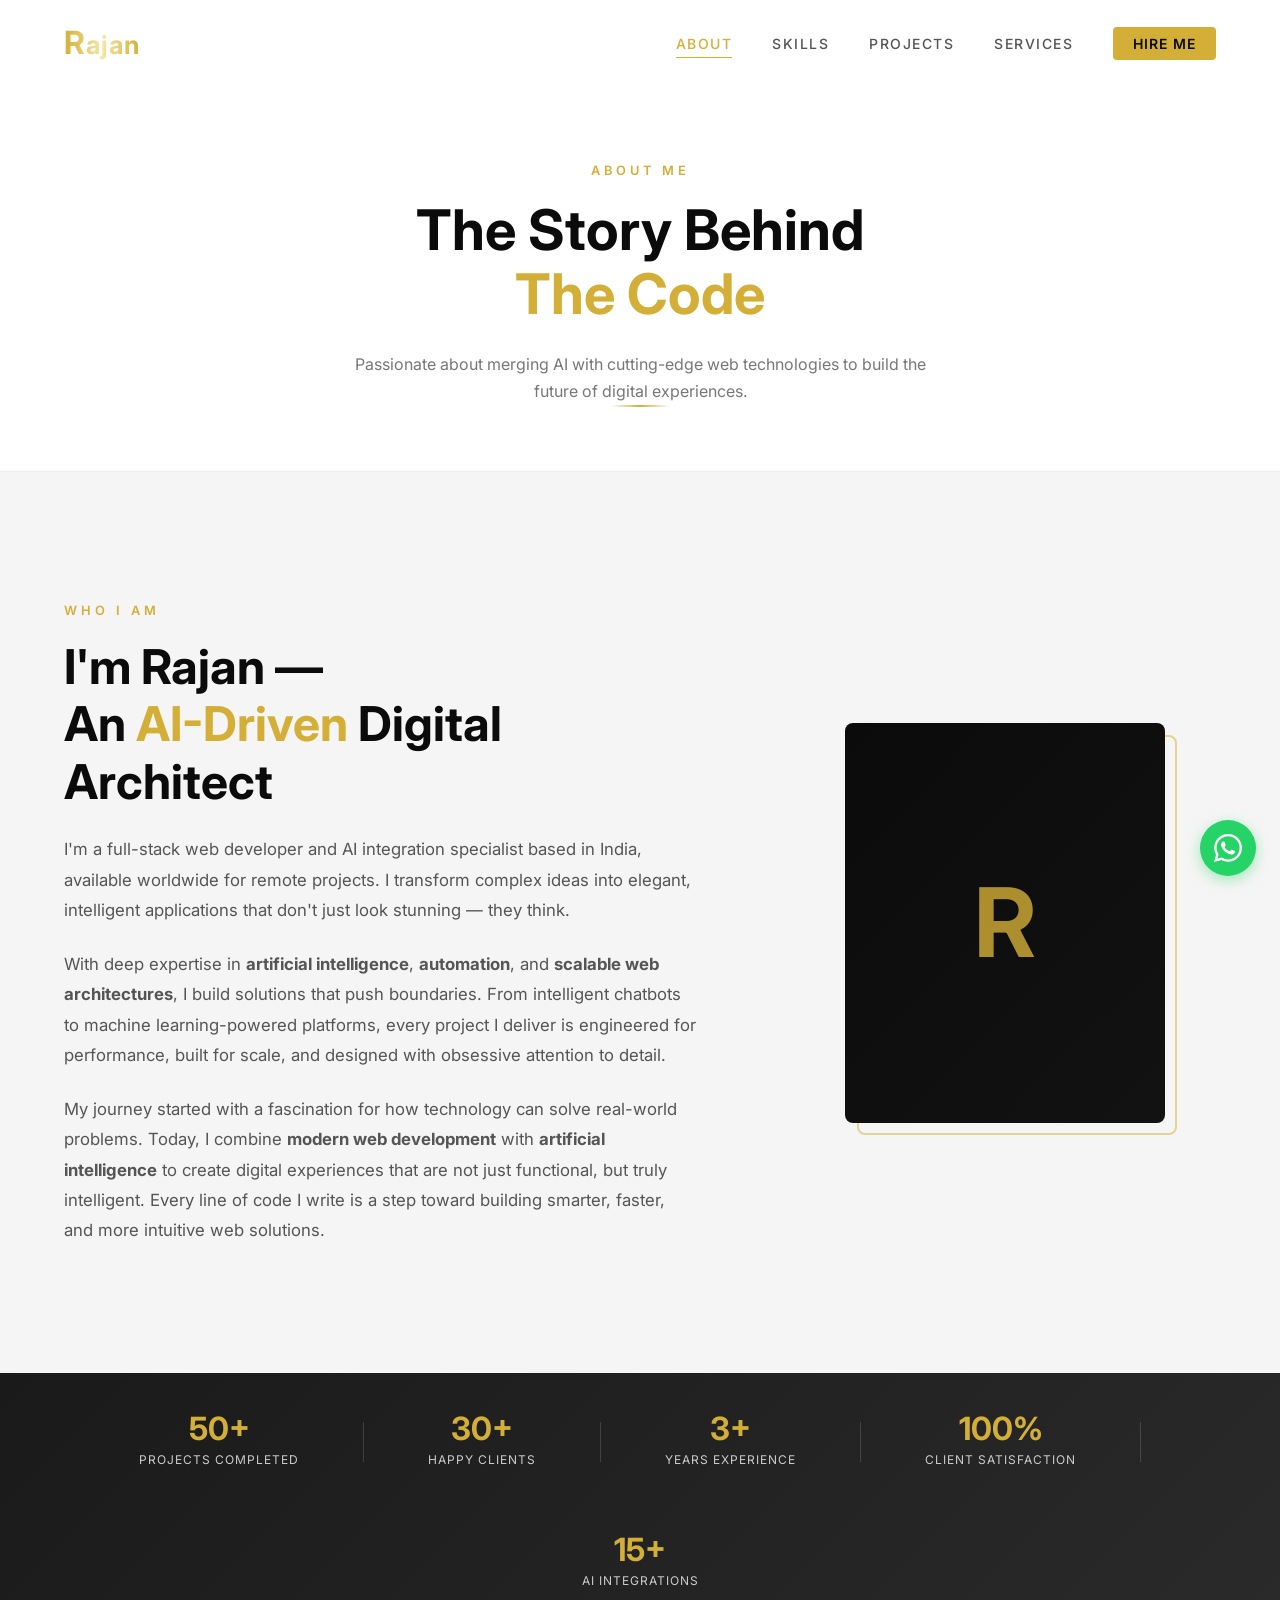
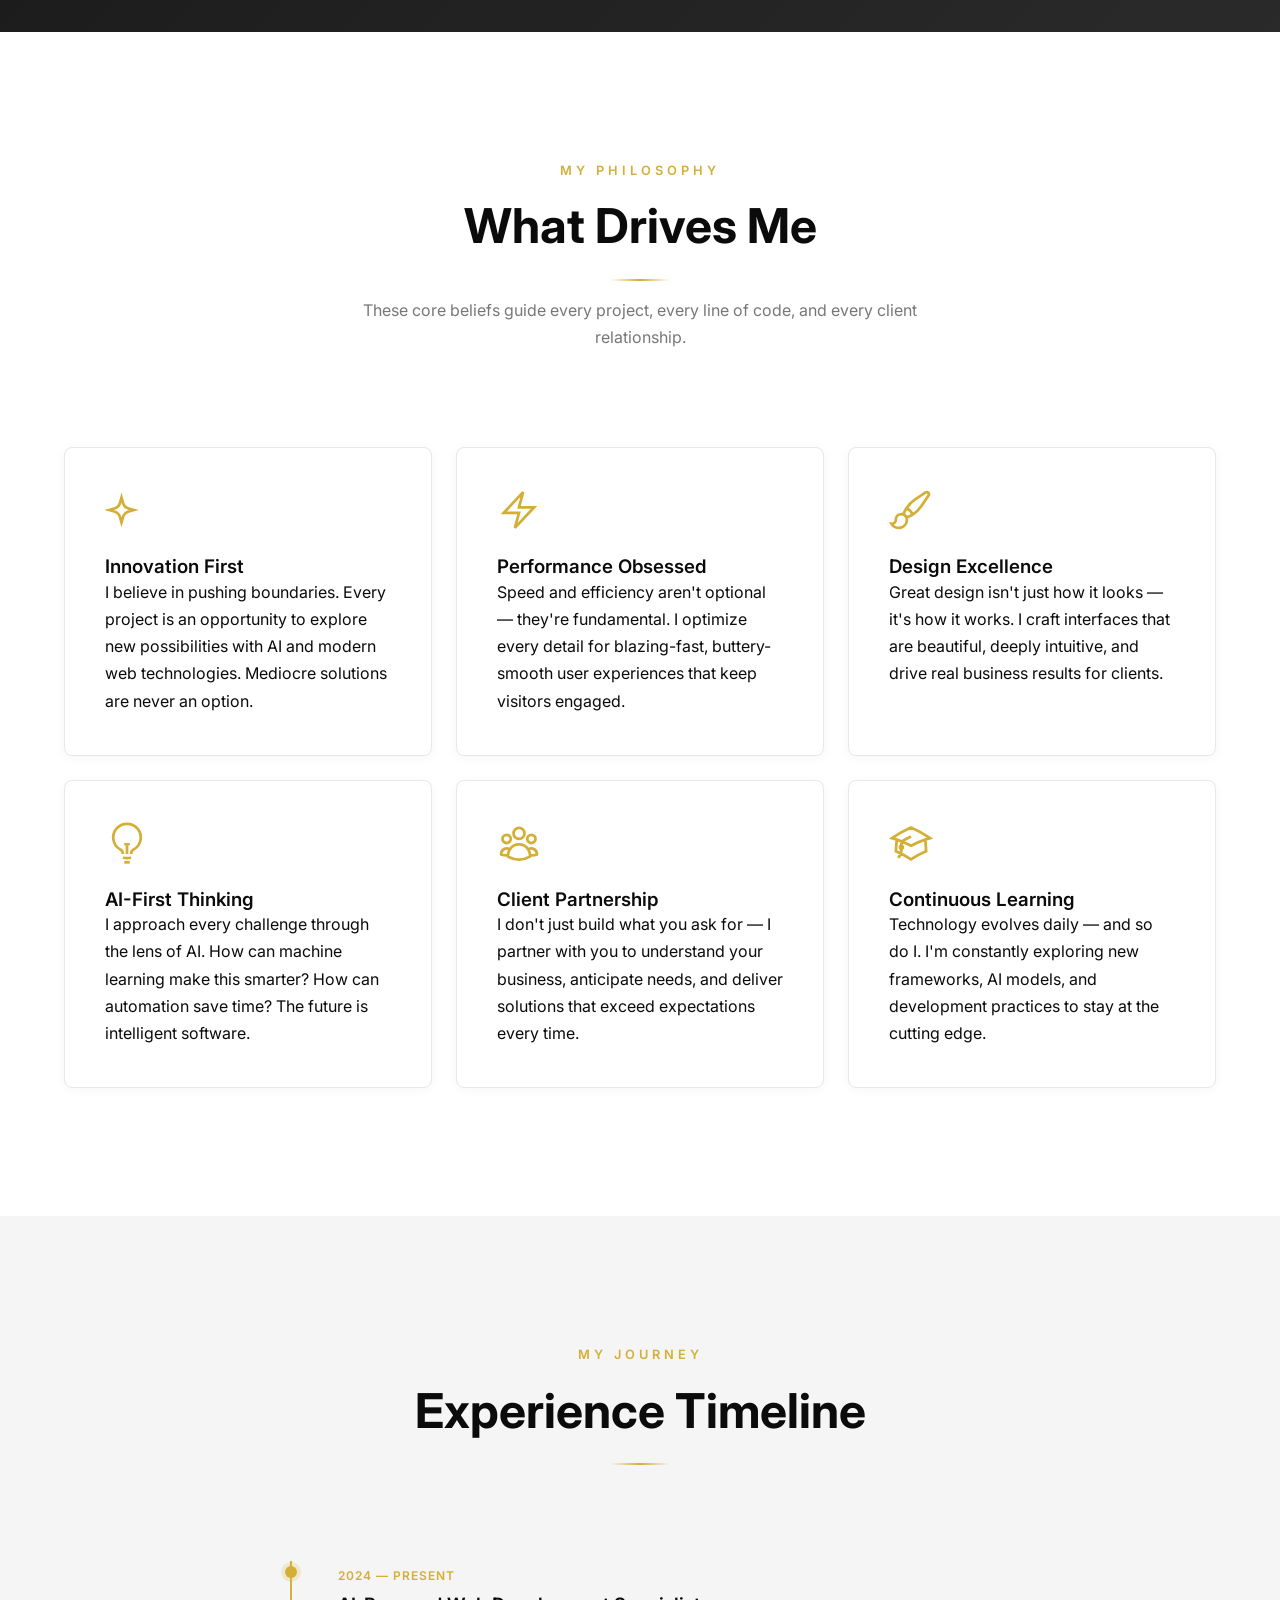
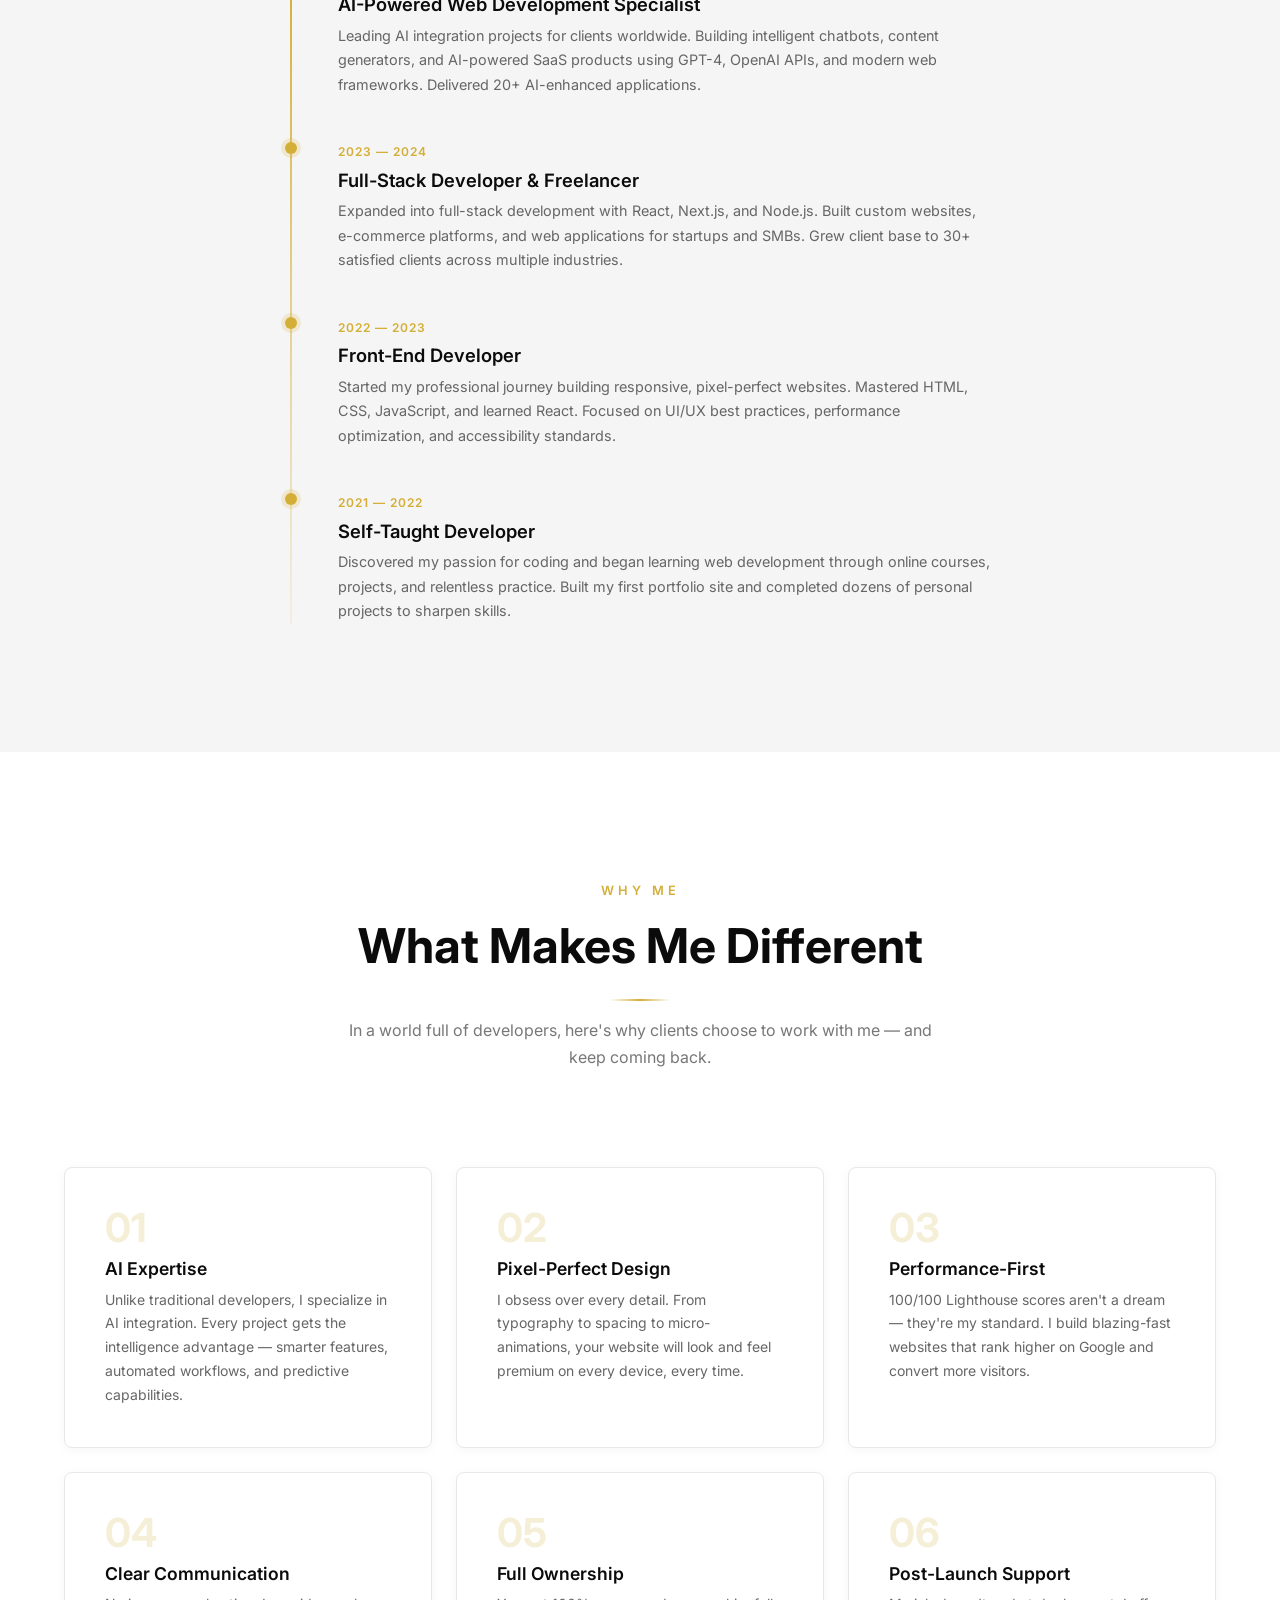
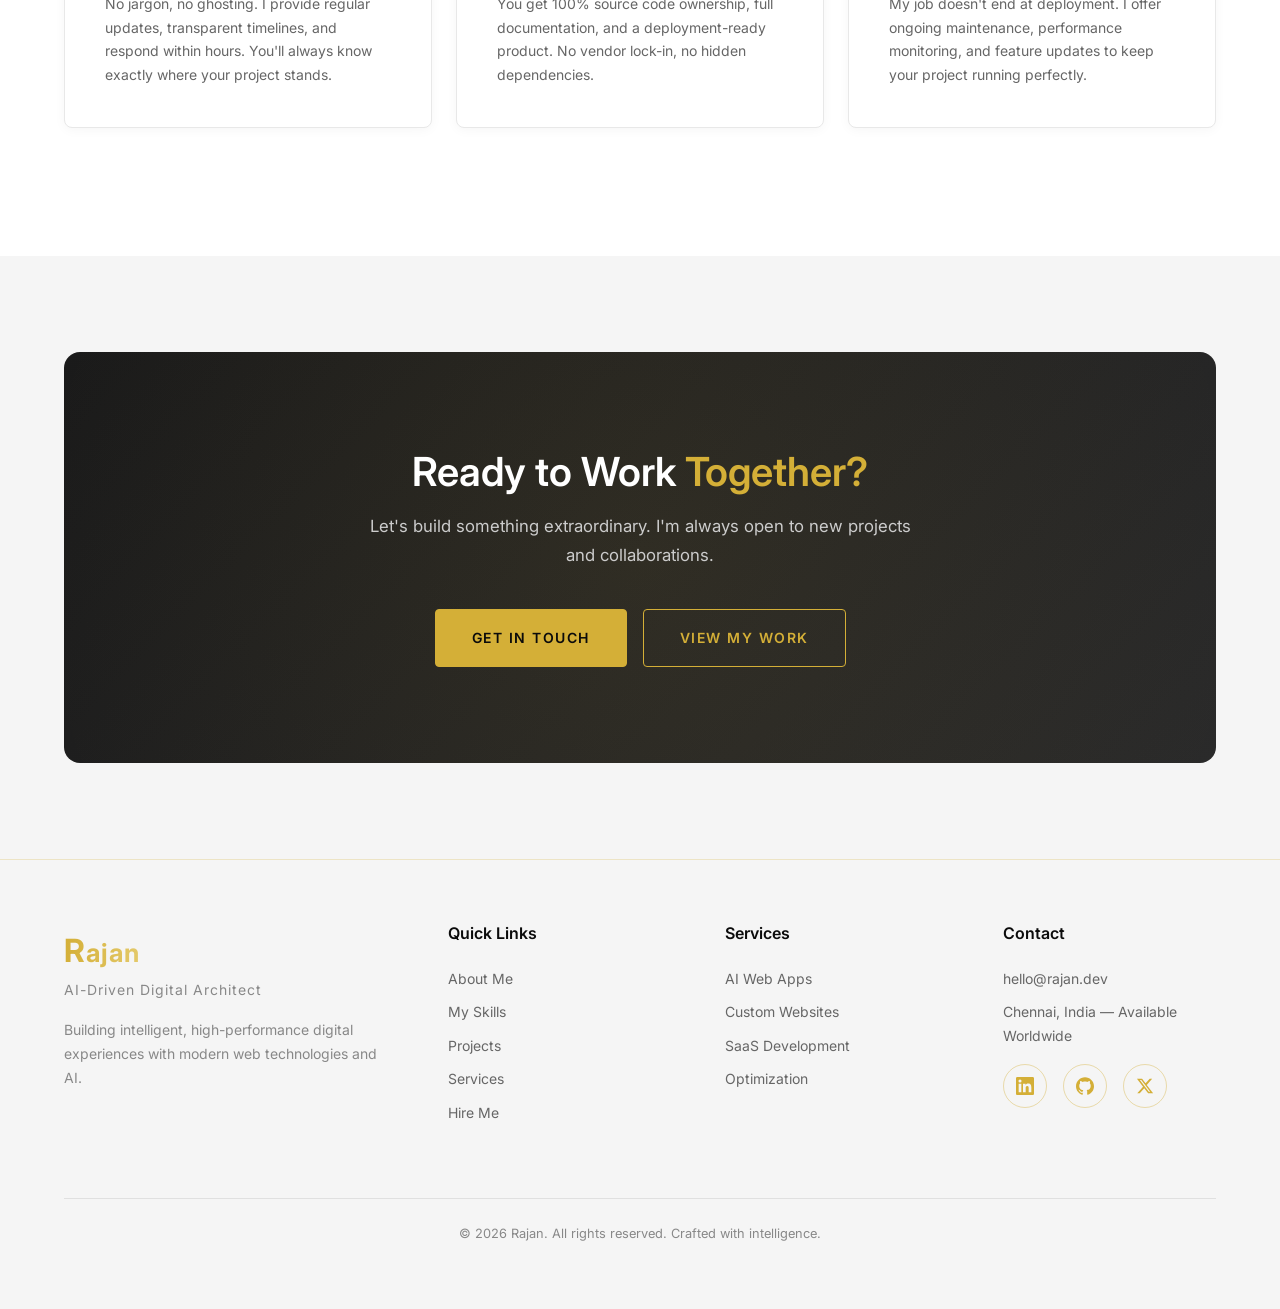
==== commit 32e00635: "Professional portfolio customization: hero gold shimmer, typing animation, new projects, services, C" ====
--- a/about.html
+++ b/about.html
@@ -61,7 +61,8 @@
                         <strong>automation</strong>, and <strong>scalable web architectures</strong>, I build solutions
                         that push boundaries. From intelligent chatbots to machine learning-powered platforms, every
                         project I deliver is engineered for performance, built for scale, and designed with obsessive
-                        attention to detail.</p>
+                        attention to detail.
+                    </p>
                     <p class="body-text">My journey started with a fascination for how technology can solve real-world
                         problems. Today, I combine <strong>modern web development</strong> with <strong>artificial
                             intelligence</strong> to create digital experiences that are not just functional, but truly
@@ -339,7 +340,7 @@
                     <h4 class="footer-heading">Contact</h4>
                     <ul class="footer-nav">
                         <li>hello@rajan.dev</li>
-                        <li>Available Worldwide</li>
+                        <li>Chennai, India — Available Worldwide</li>
                     </ul>
                     <div class="social-links" style="margin-top:1rem;">
                         <a href="#" class="social-link" aria-label="LinkedIn"><svg viewBox="0 0 24 24"
--- a/styles.css
+++ b/styles.css
@@ -148,15 +148,25 @@
   letter-spacing: 1px;
   display: flex;
   align-items: baseline;
+  background: linear-gradient(90deg,
+      var(--gold) 0%,
+      #f5e6a3 25%,
+      var(--gold) 50%,
+      #f5e6a3 75%,
+      var(--gold) 100%);
+  background-size: 200% auto;
+  -webkit-background-clip: text;
+  -webkit-text-fill-color: transparent;
+  background-clip: text;
+  animation: goldShimmer 3s linear infinite;
 }
 
 .logo-text {
-  color: var(--gold);
   font-size: 2rem;
 }
 
 .logo-accent {
-  color: var(--black);
+  /* inherits shimmer from .nav-logo */
 }
 
 .nav-menu {
@@ -374,6 +384,81 @@
   margin: 0 auto var(--space-xl);
   font-weight: 300;
   line-height: 1.8;
+}
+
+/* Hero Greeting */
+.hero-greeting {
+  font-size: clamp(1.1rem, 2.5vw, 1.5rem);
+  font-weight: 300;
+  letter-spacing: 3px;
+  text-transform: uppercase;
+  color: #888;
+  margin-bottom: 0.5rem;
+}
+
+/* Hero Role Typing */
+.hero-role {
+  display: flex;
+  align-items: center;
+  justify-content: center;
+  gap: 0.35rem;
+  font-size: clamp(1.1rem, 2.5vw, 1.6rem);
+  font-weight: 400;
+  color: #555;
+  margin-bottom: var(--space-md);
+  min-height: 2.4rem;
+}
+
+.hero-role-static {
+  color: #666;
+}
+
+.hero-role-typing {
+  color: var(--gold);
+  font-weight: 600;
+}
+
+.typing-cursor {
+  color: var(--gold);
+  font-weight: 300;
+  animation: blink 0.8s step-end infinite;
+}
+
+@keyframes blink {
+
+  0%,
+  100% {
+    opacity: 1;
+  }
+
+  50% {
+    opacity: 0;
+  }
+}
+
+/* Gold Shimmer Animation */
+.gold-shimmer {
+  background: linear-gradient(90deg,
+      var(--gold) 0%,
+      #f5e6a3 25%,
+      var(--gold) 50%,
+      #f5e6a3 75%,
+      var(--gold) 100%);
+  background-size: 200% auto;
+  -webkit-background-clip: text;
+  -webkit-text-fill-color: transparent;
+  background-clip: text;
+  animation: goldShimmer 3s linear infinite;
+}
+
+@keyframes goldShimmer {
+  0% {
+    background-position: 0% center;
+  }
+
+  100% {
+    background-position: 200% center;
+  }
 }
 
 .hero-buttons {
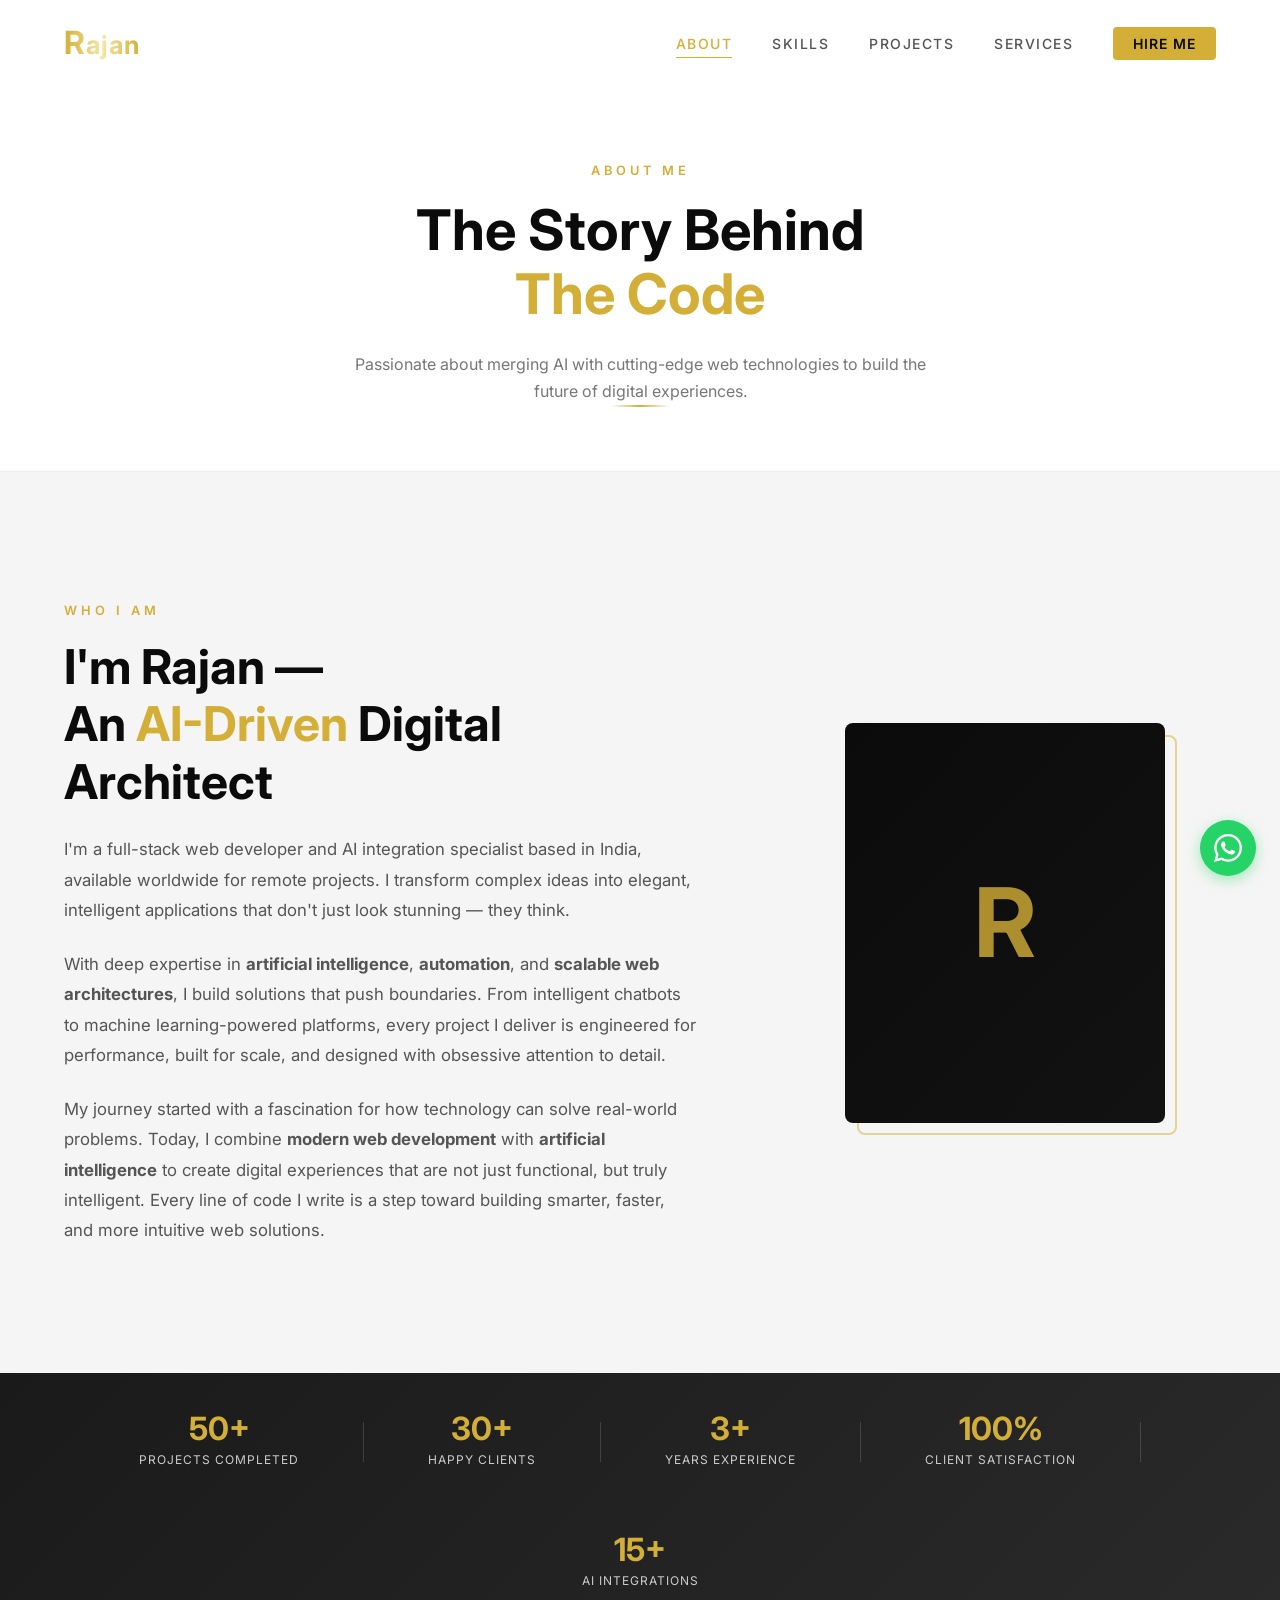
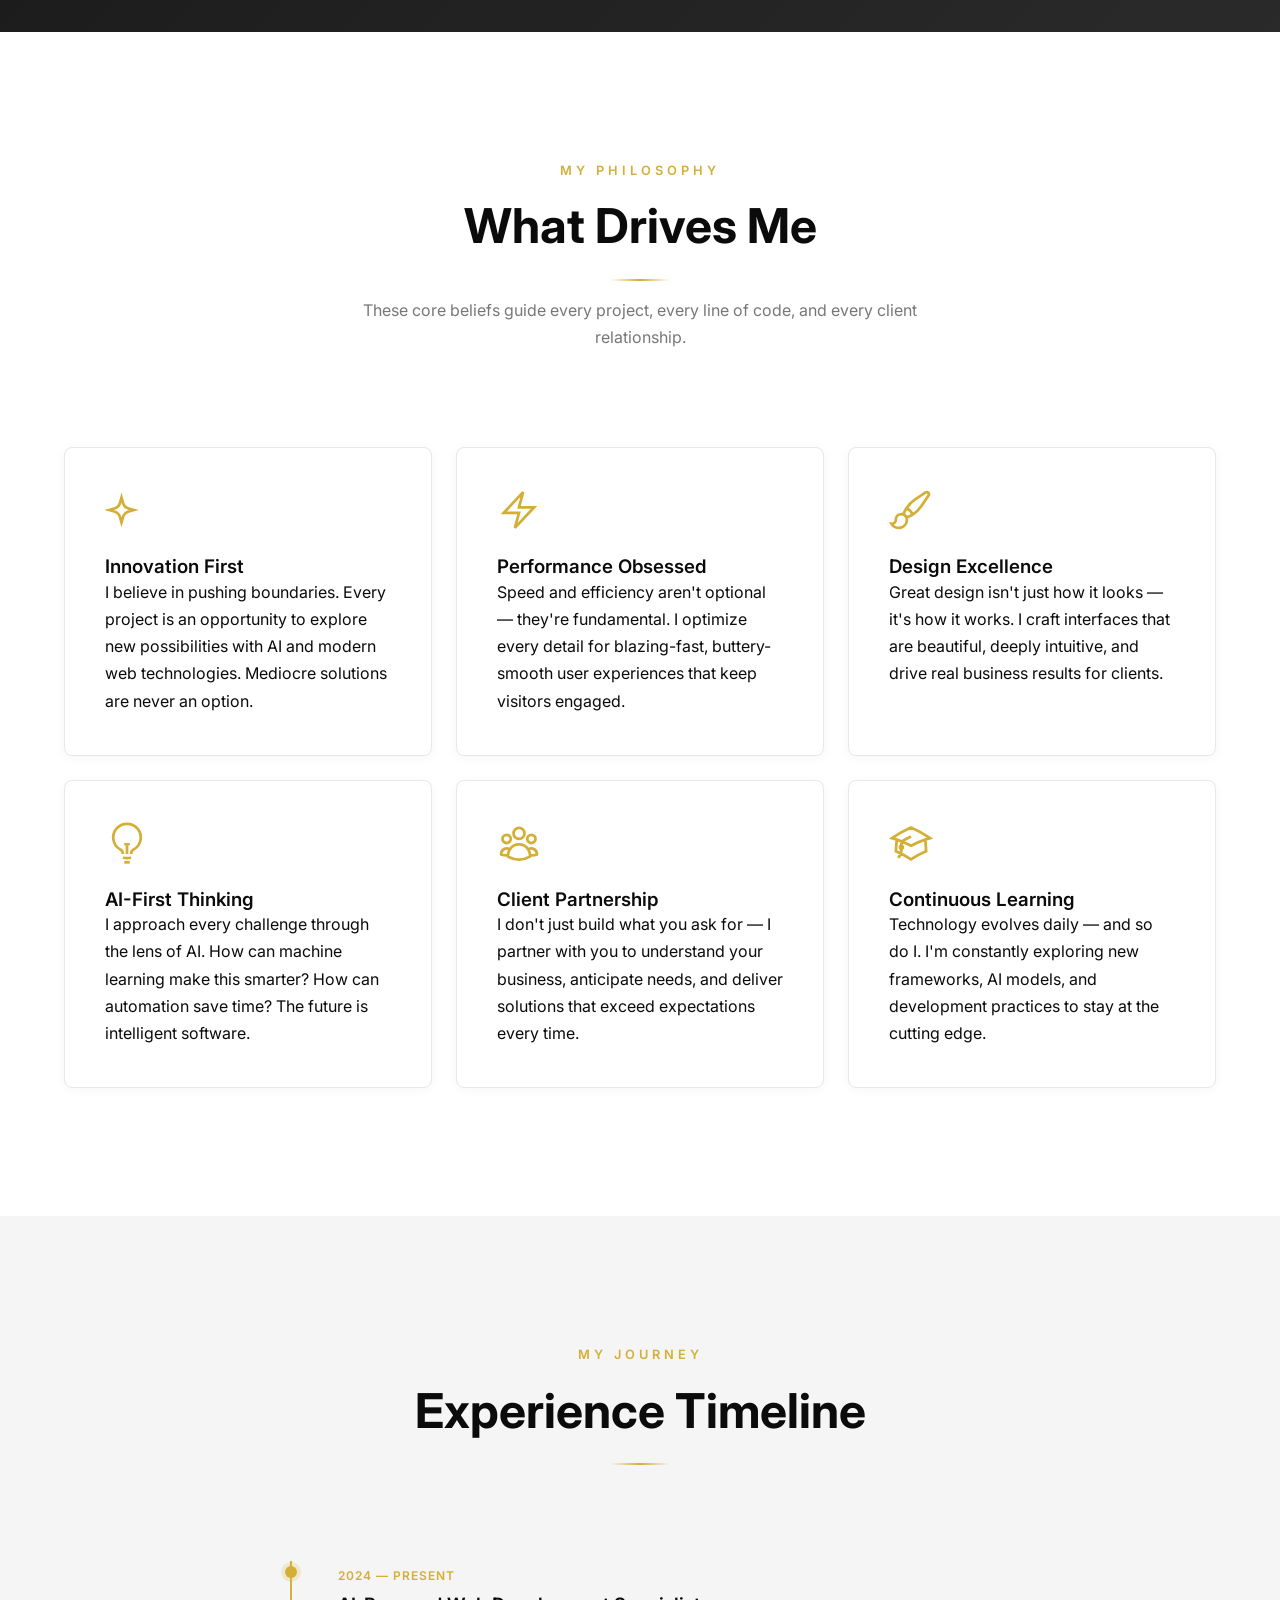
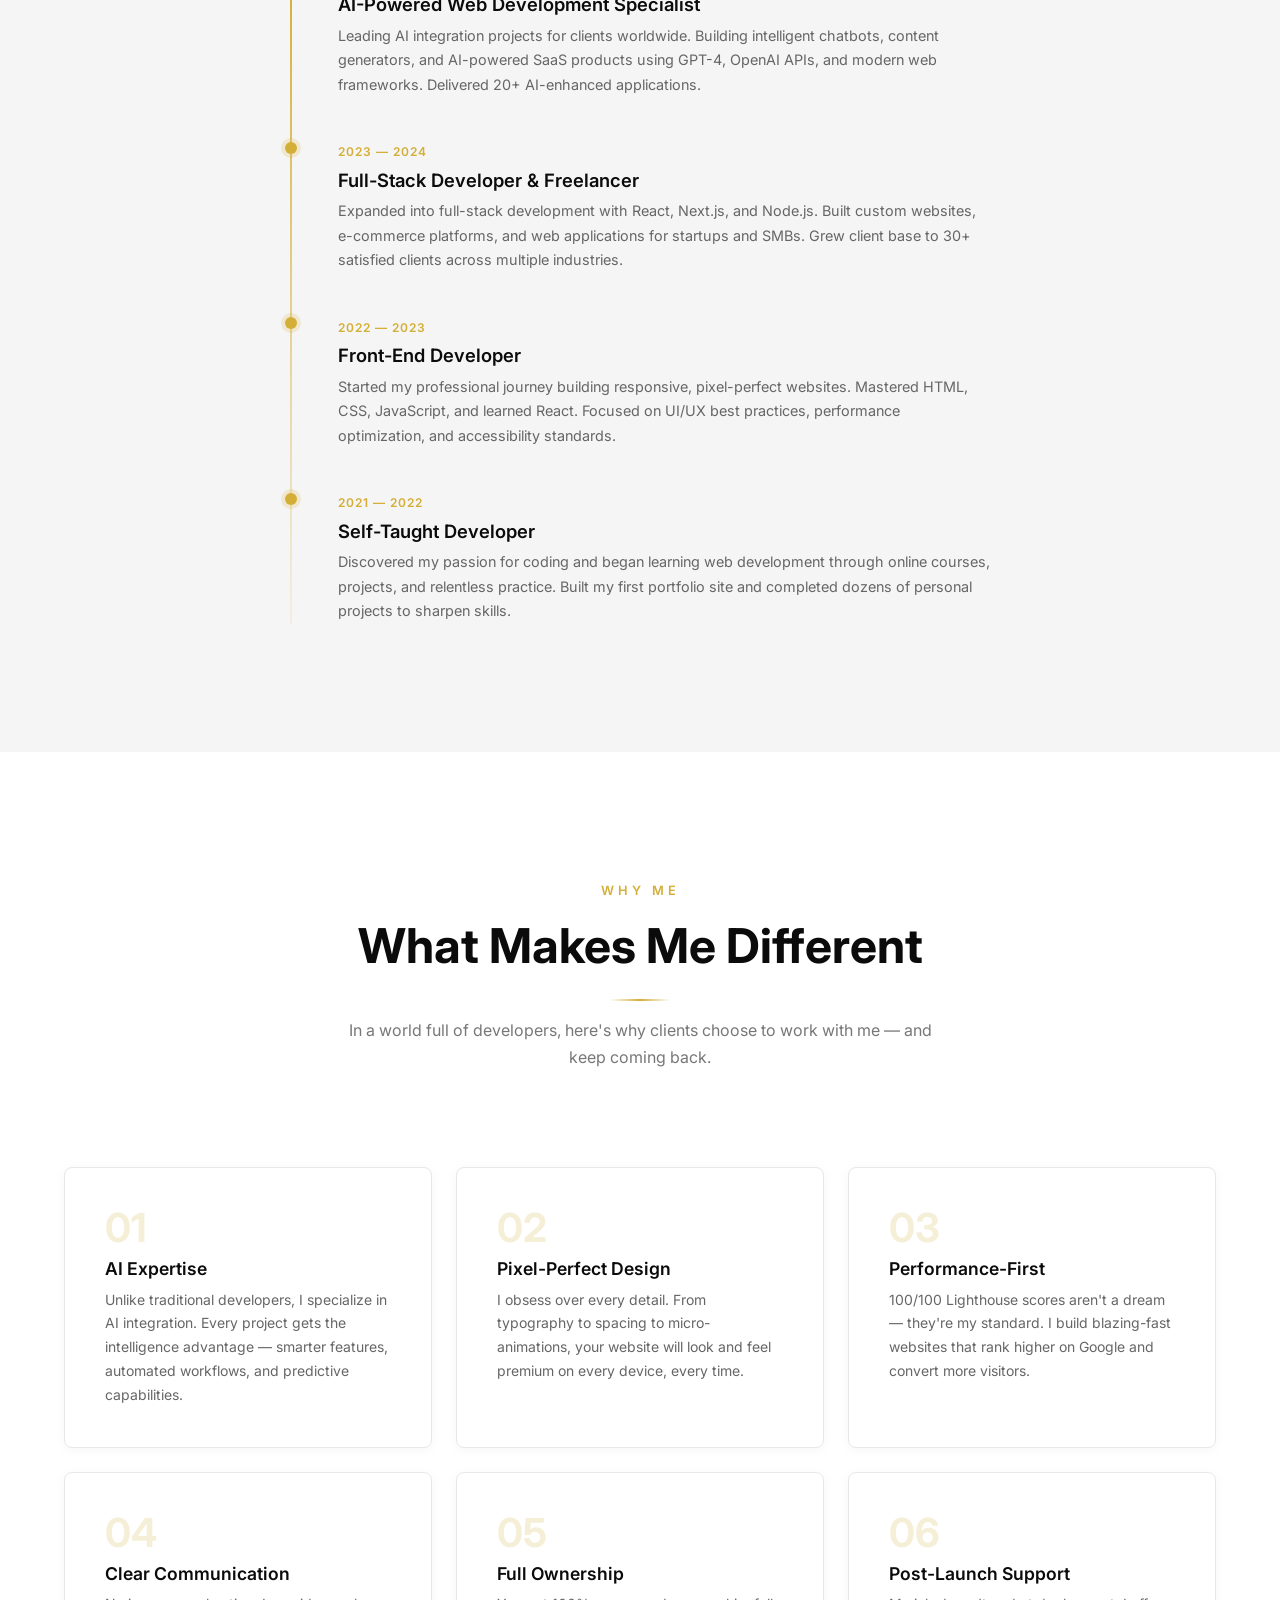
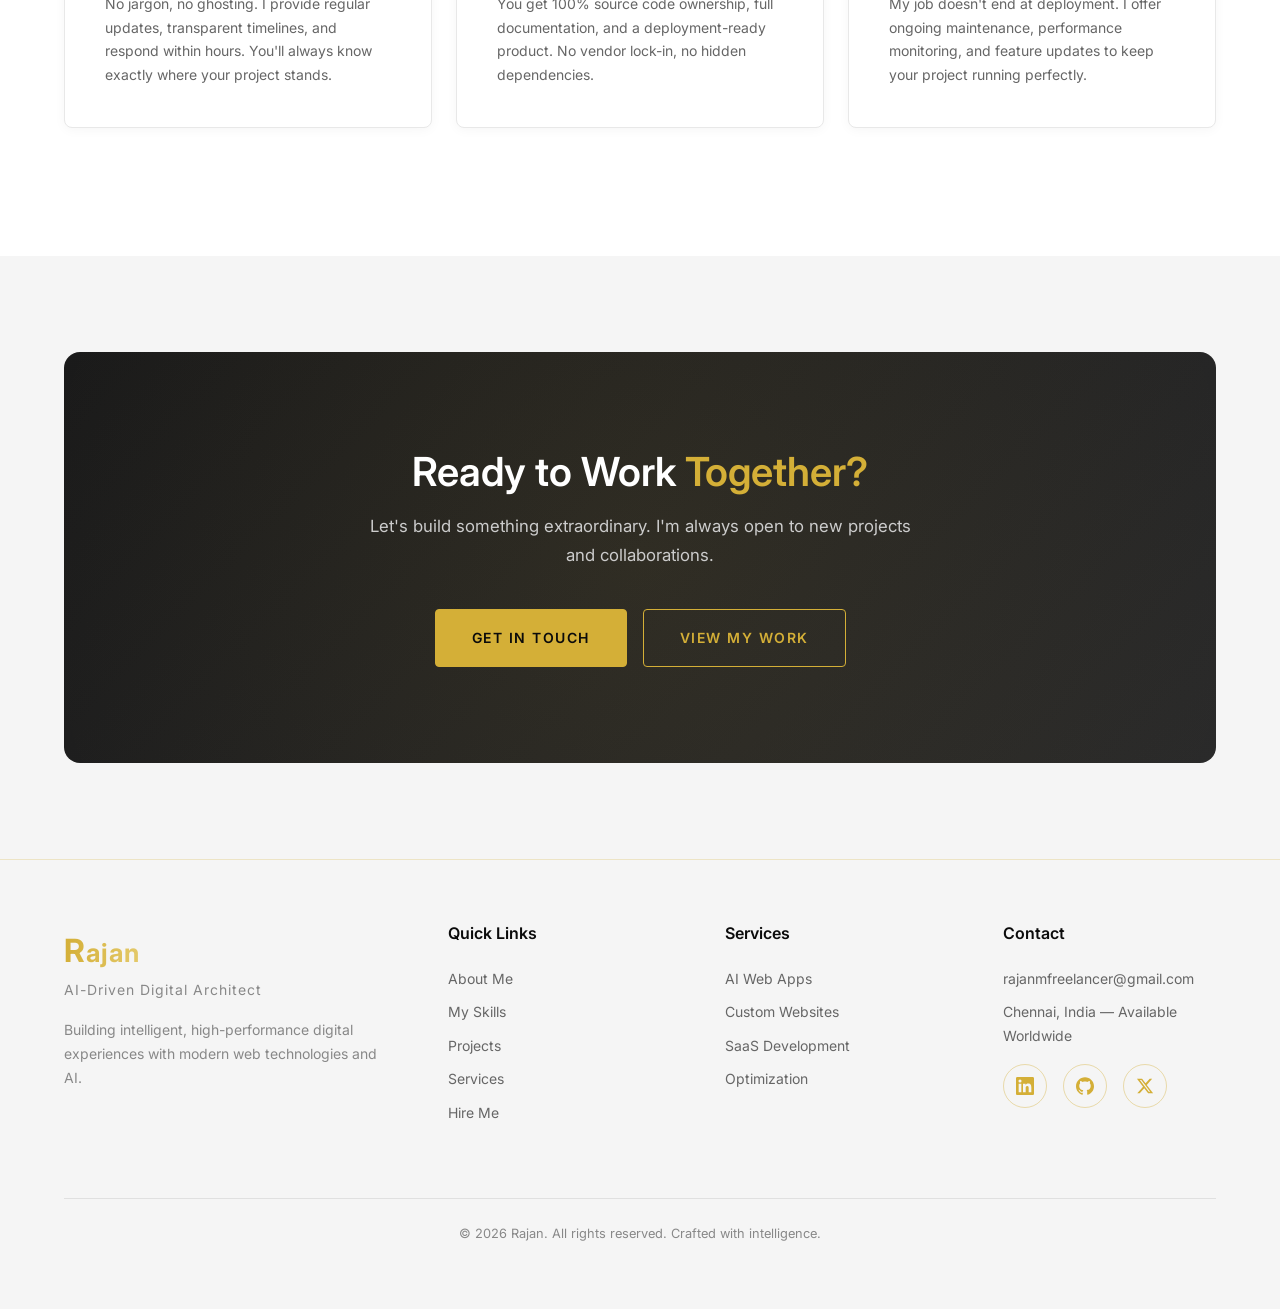
==== commit b3338642: "Update email to rajanmfreelancer@gmail.com across all pages" ====
--- a/about.html
+++ b/about.html
@@ -339,7 +339,7 @@
                 <div class="footer-col">
                     <h4 class="footer-heading">Contact</h4>
                     <ul class="footer-nav">
-                        <li>hello@rajan.dev</li>
+                        <li>rajanmfreelancer@gmail.com</li>
                         <li>Chennai, India — Available Worldwide</li>
                     </ul>
                     <div class="social-links" style="margin-top:1rem;">
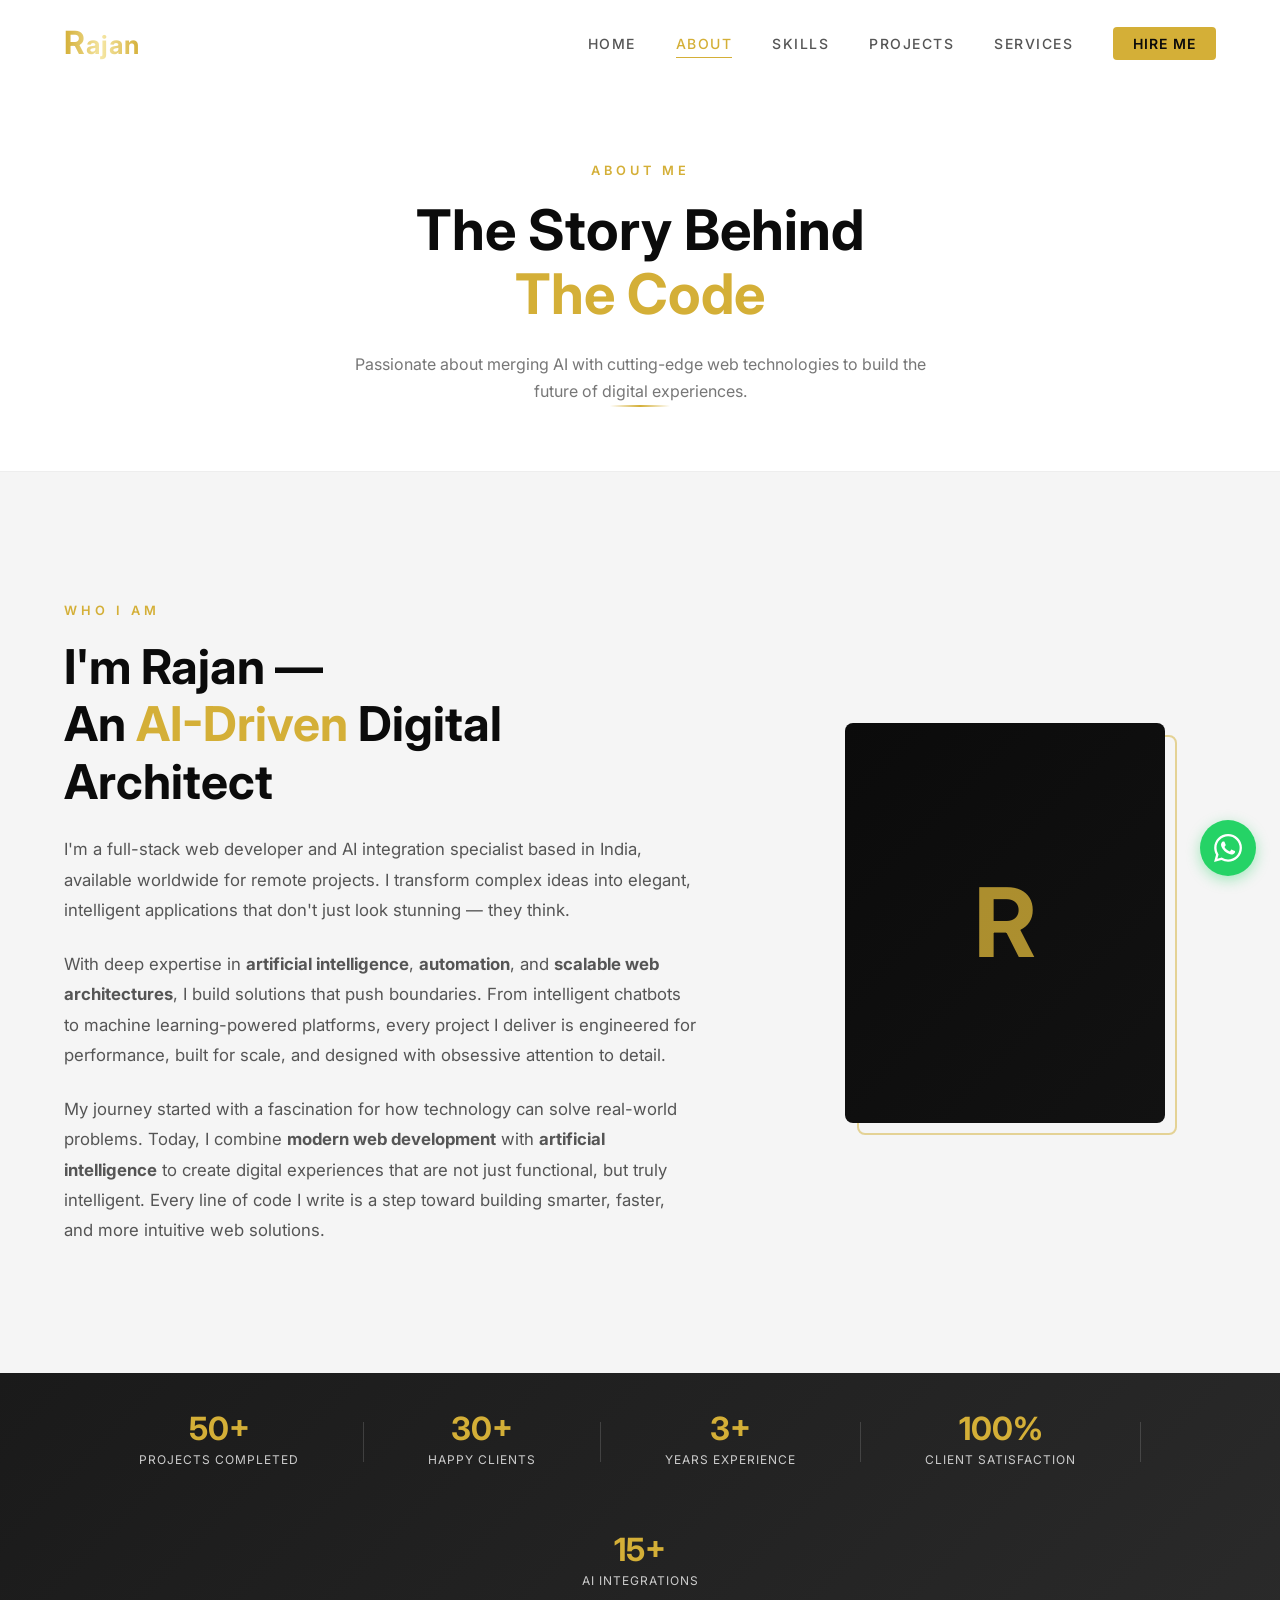
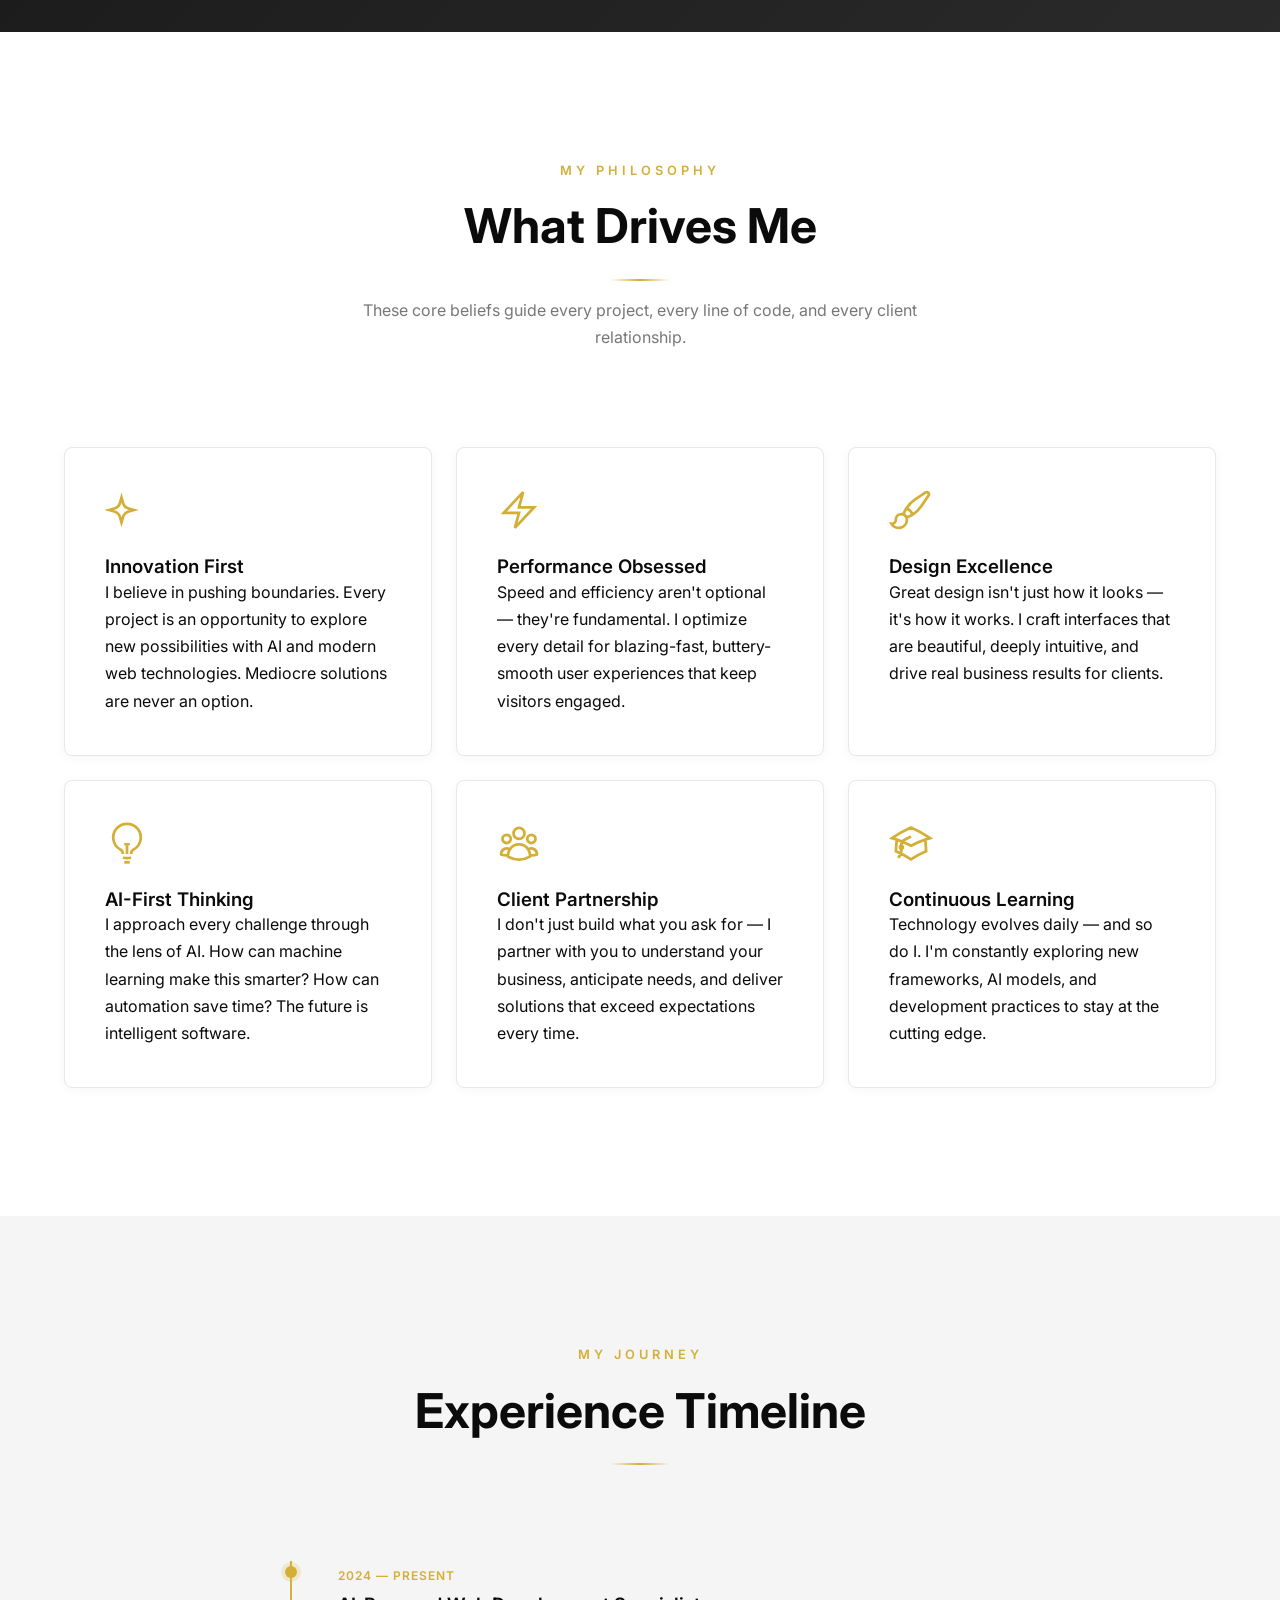
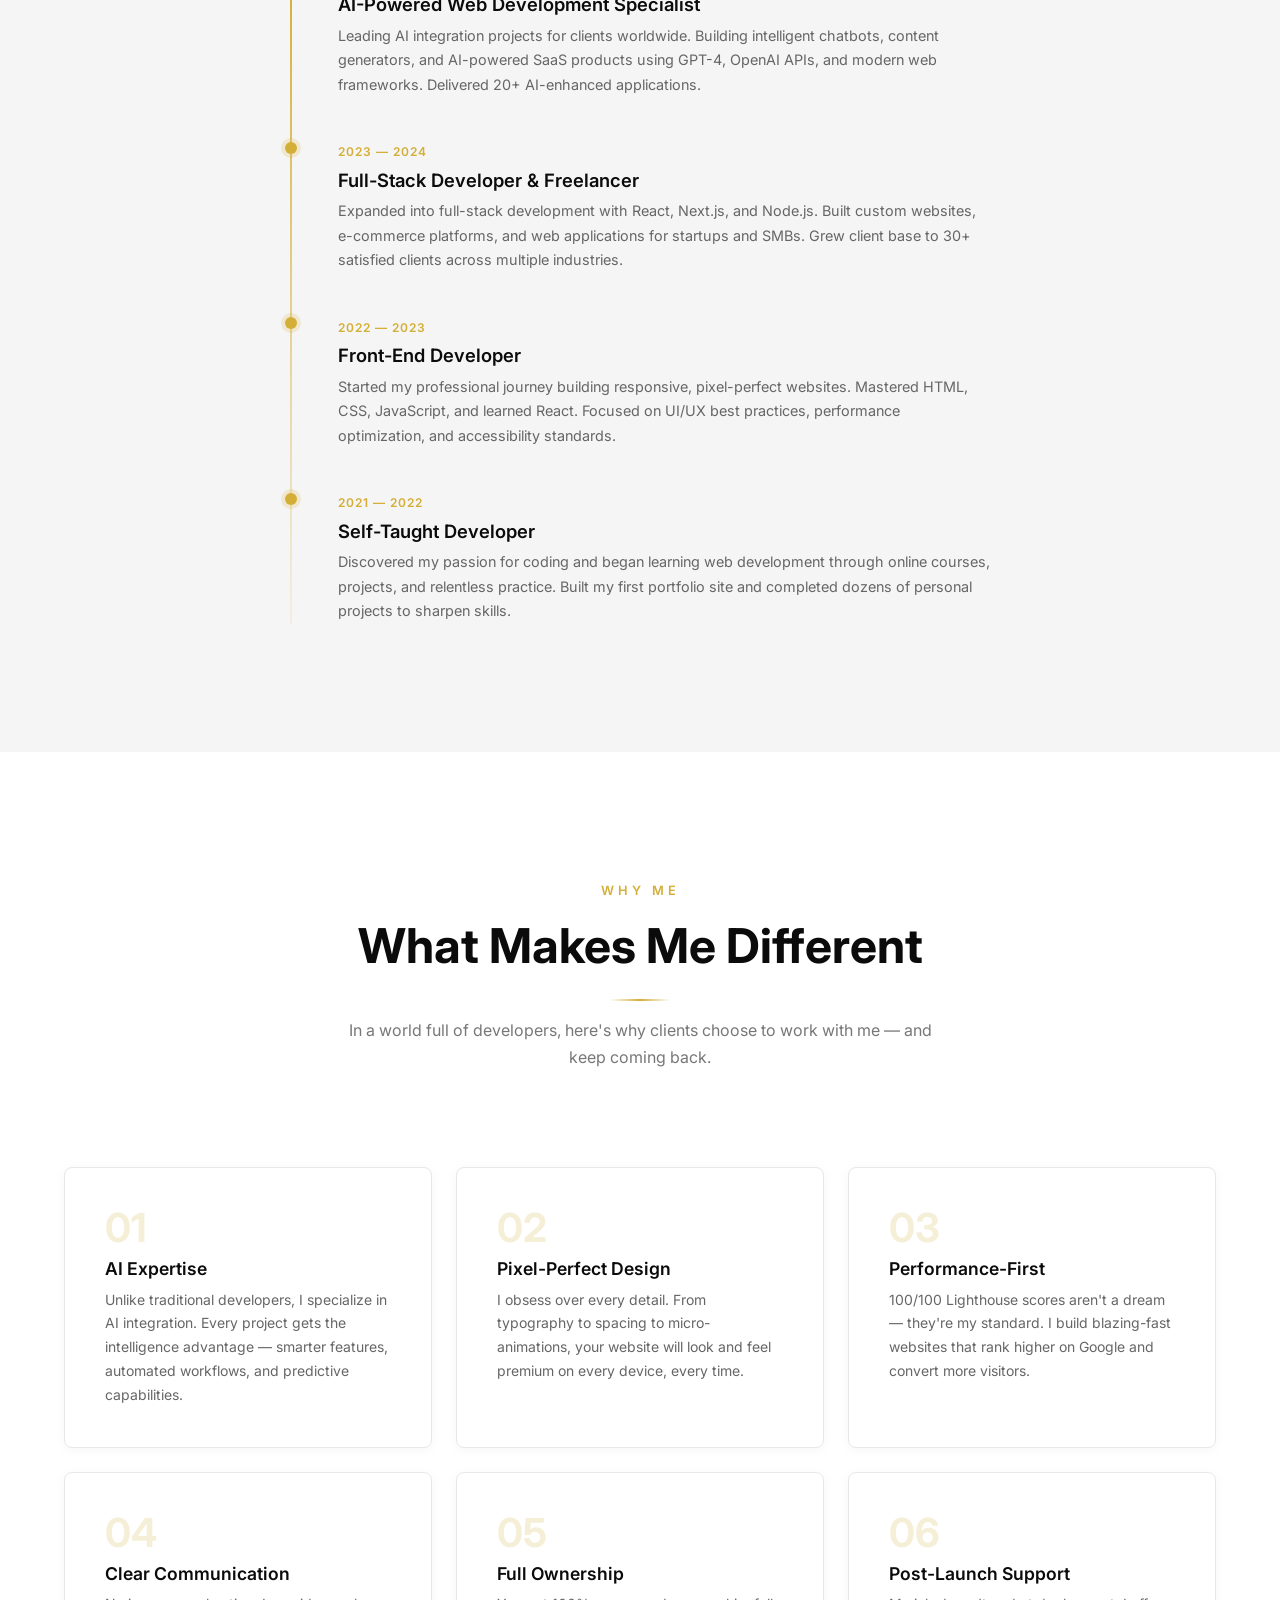
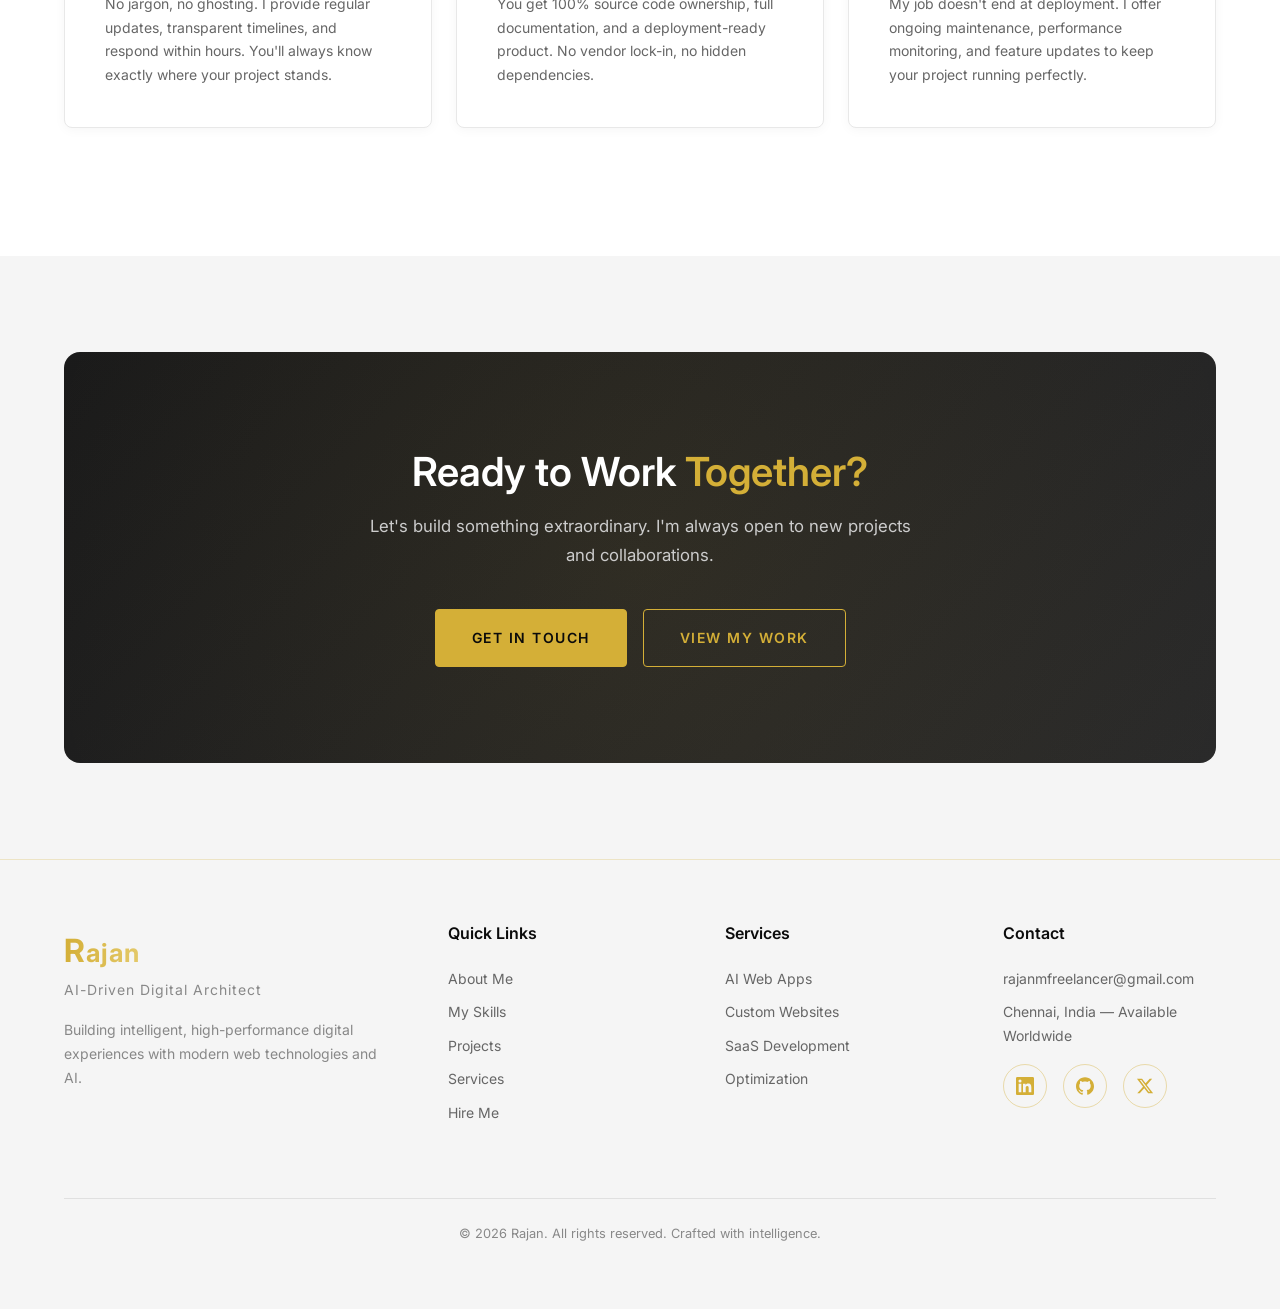
==== commit 17f04341: "Add Home link to navigation menu" ====
--- a/about.html
+++ b/about.html
@@ -25,6 +25,7 @@
             <button class="nav-toggle" id="nav-toggle" aria-label="Toggle navigation"><span
                     class="hamburger"></span></button>
             <ul class="nav-menu" id="nav-menu">
+                <li><a href="index.html" class="nav-link">Home</a></li>
                 <li><a href="about.html" class="nav-link active">About</a></li>
                 <li><a href="skills.html" class="nav-link">Skills</a></li>
                 <li><a href="projects.html" class="nav-link">Projects</a></li>
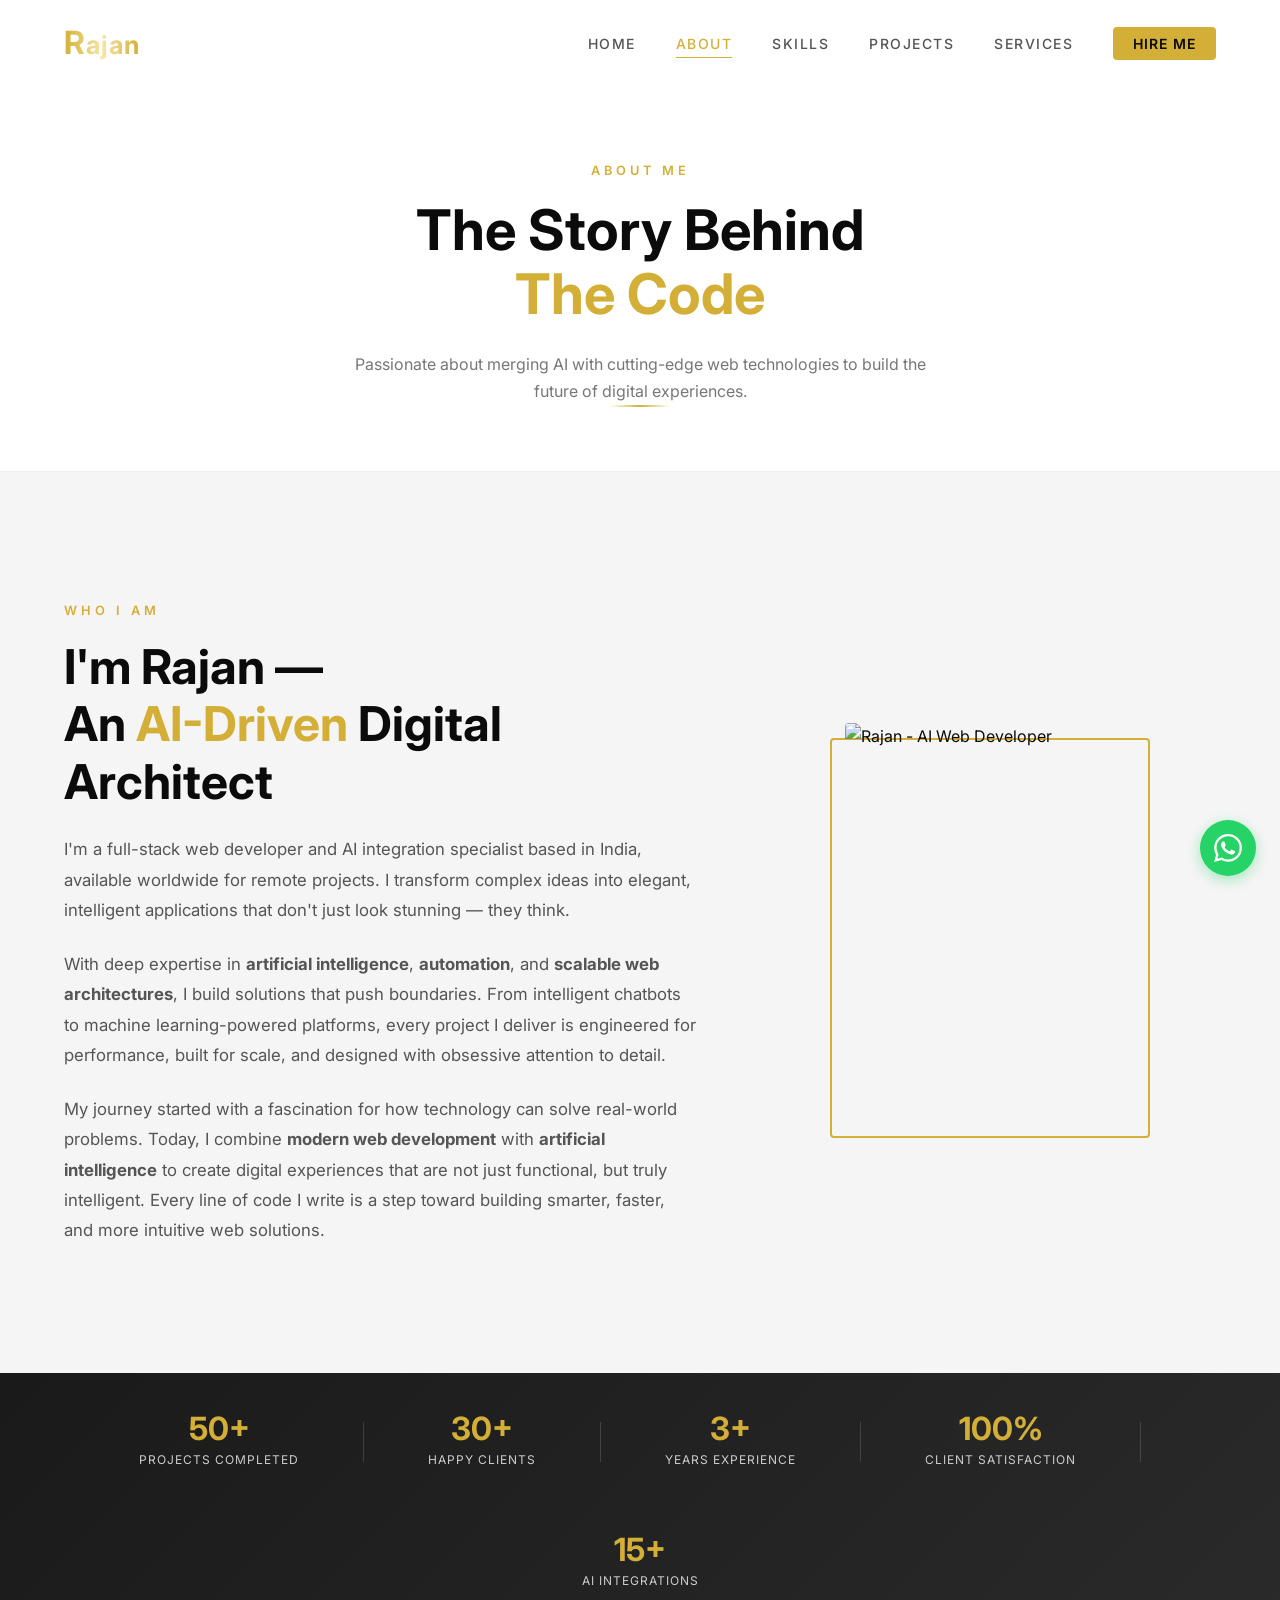
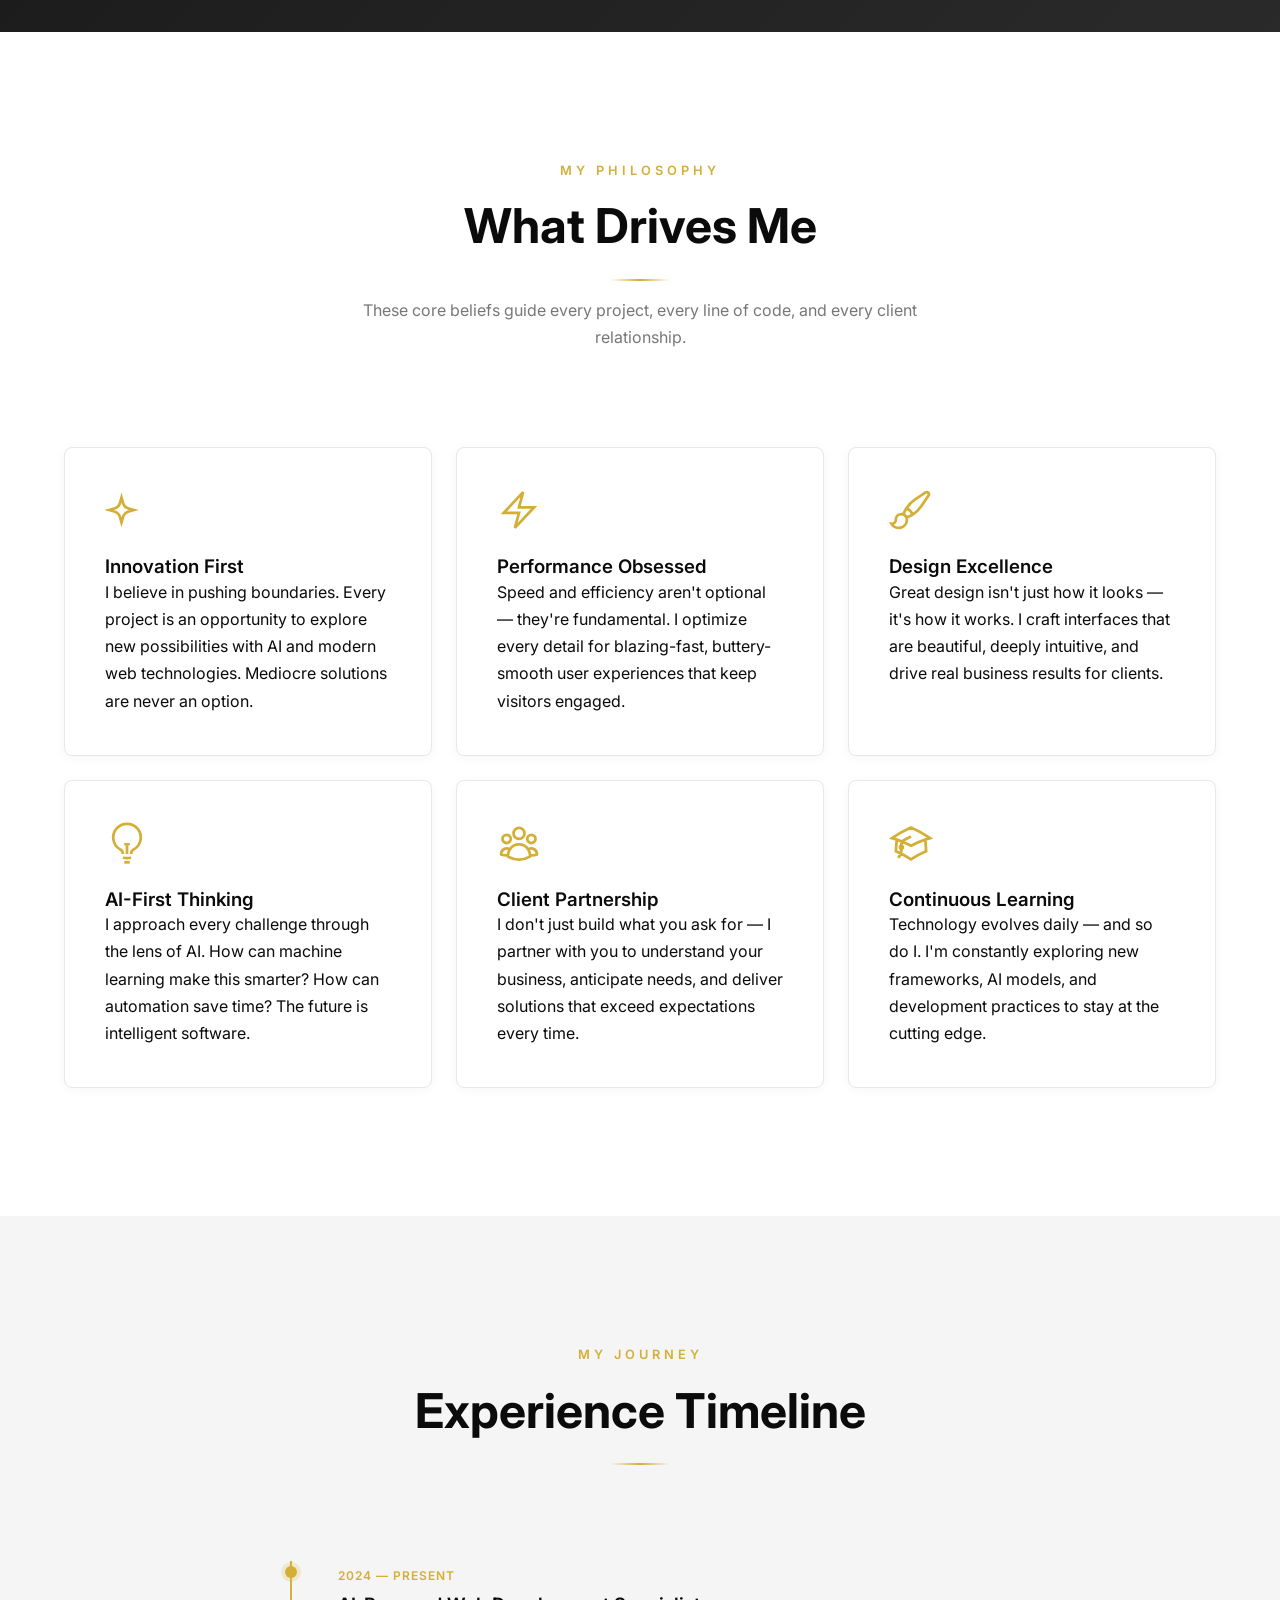
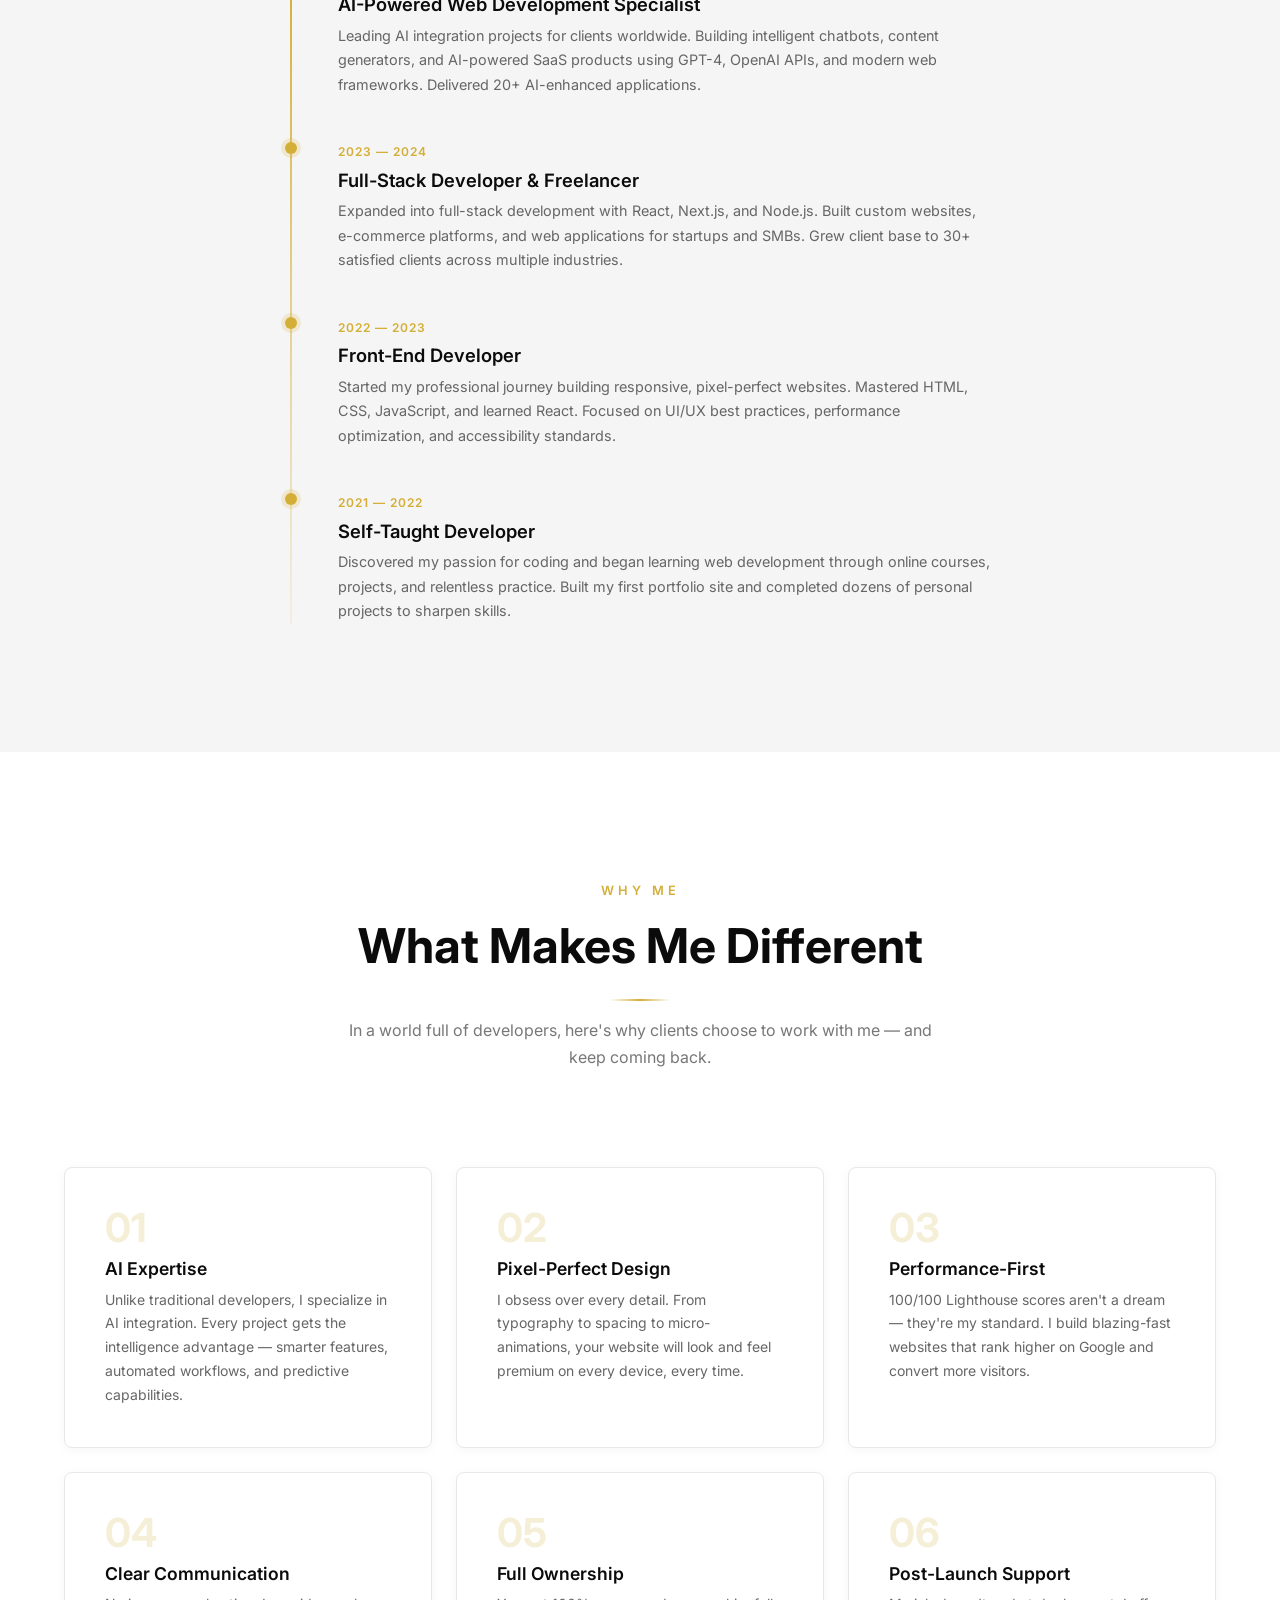
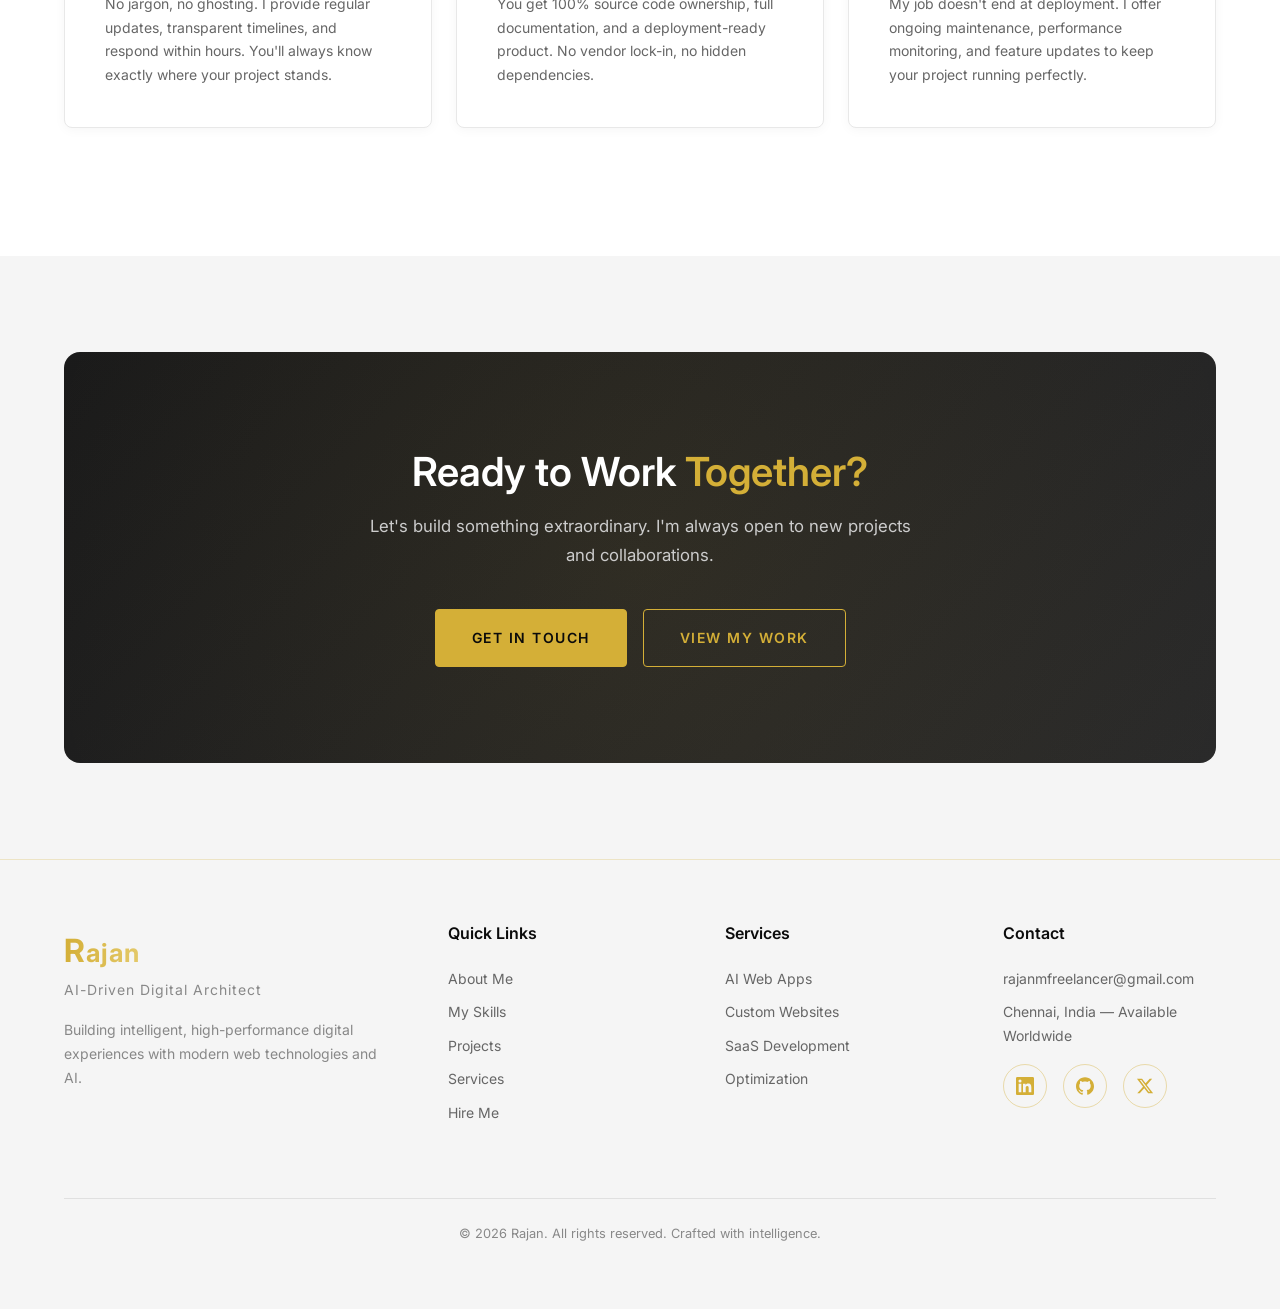
==== commit 37a0ef58: "Update profile photo on About page" ====
--- a/about.html
+++ b/about.html
@@ -72,7 +72,7 @@
                 </div>
                 <div class="split-right reveal">
                     <div class="about-image-frame about-image-frame--large">
-                        <div class="about-image-placeholder"><span class="about-initials">R</span></div>
+                        <img src="assets/rajan-profile.jpg" alt="Rajan - AI Web Developer" class="about-profile-img">
                         <div class="about-image-border"></div>
                     </div>
                 </div>
--- a/styles.css
+++ b/styles.css
@@ -647,14 +647,23 @@
 
 .about-image-border {
   position: absolute;
-  top: 12px;
-  left: 12px;
-  right: -12px;
-  bottom: -12px;
+  top: 15px;
+  left: -15px;
+  width: 100%;
+  height: 100%;
   border: 2px solid var(--gold);
-  border-radius: var(--radius-md);
+  border-radius: 4px;
   z-index: 0;
-  opacity: 0.5;
+  transition: var(--transition);
+}
+
+.about-profile-img {
+  width: 100%;
+  height: 100%;
+  object-fit: cover;
+  border-radius: 4px;
+  position: relative;
+  z-index: 10;
 }
 
 .about-text p {
